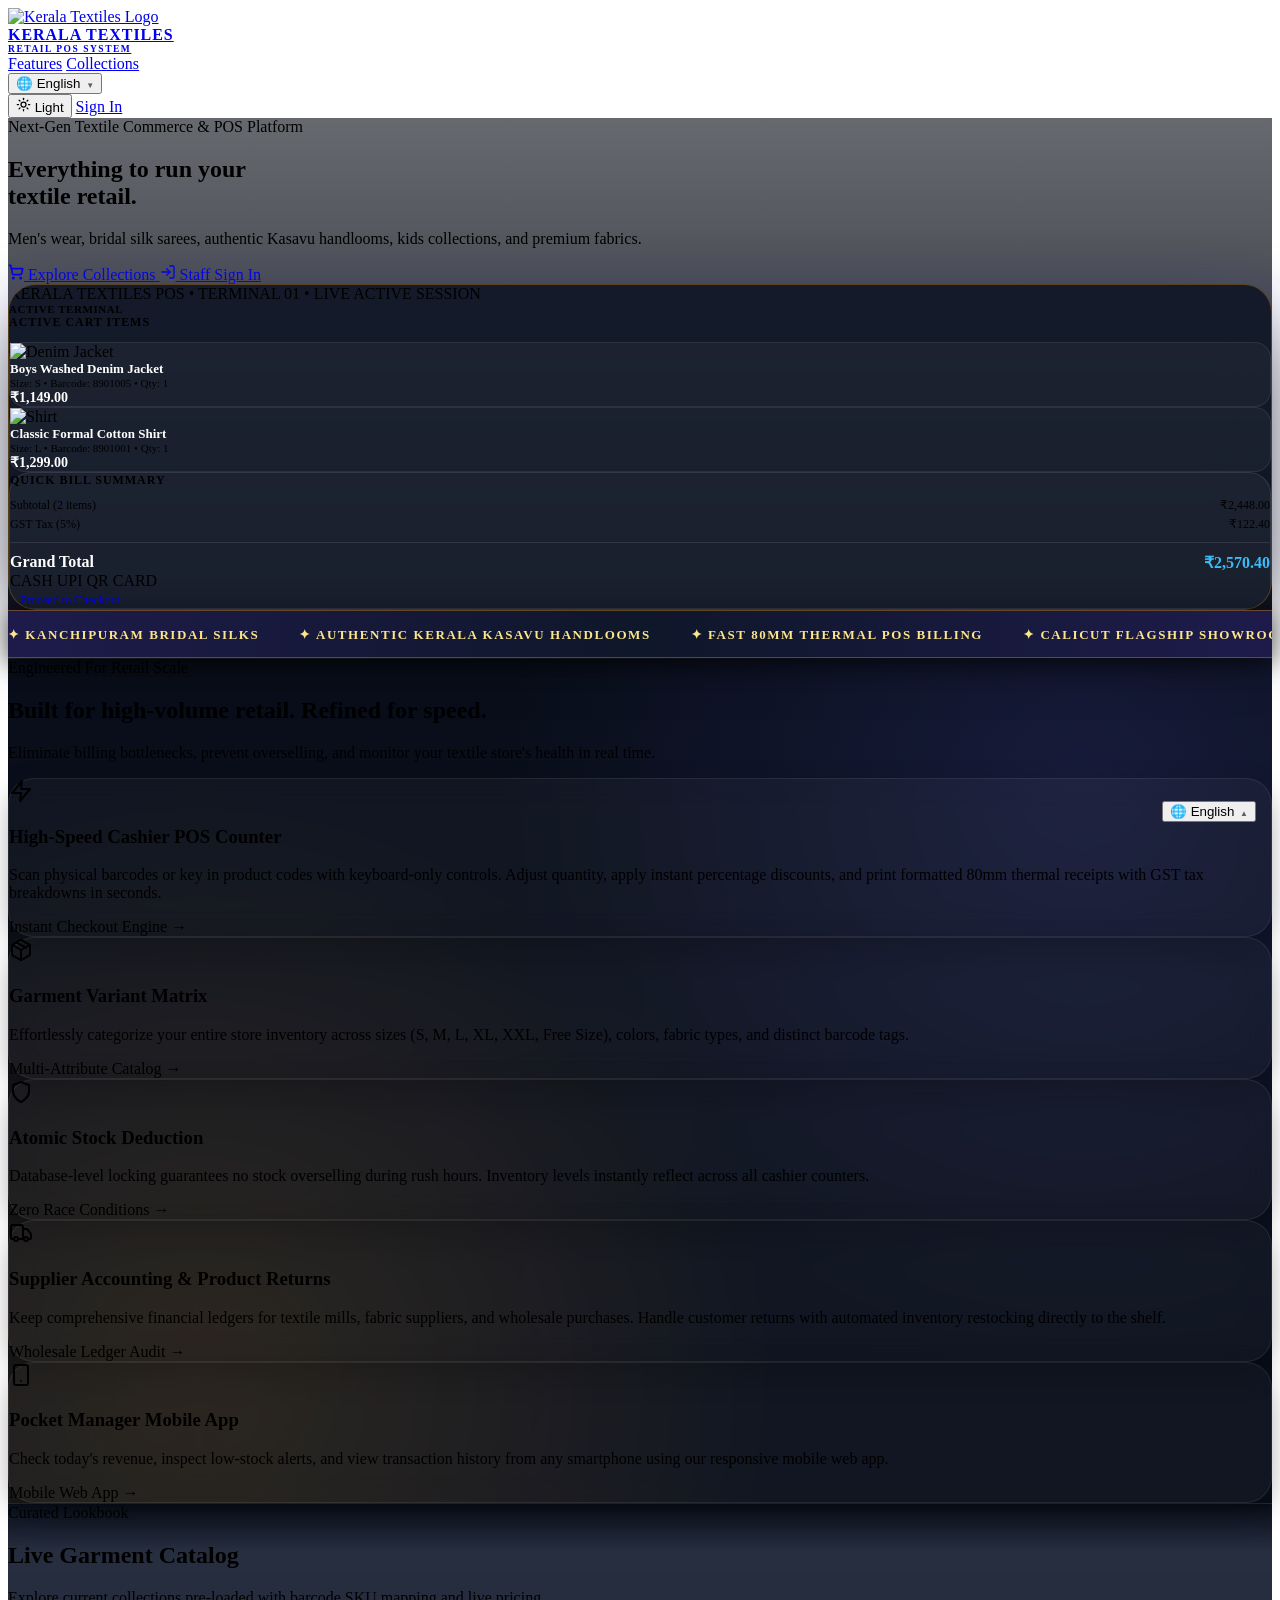
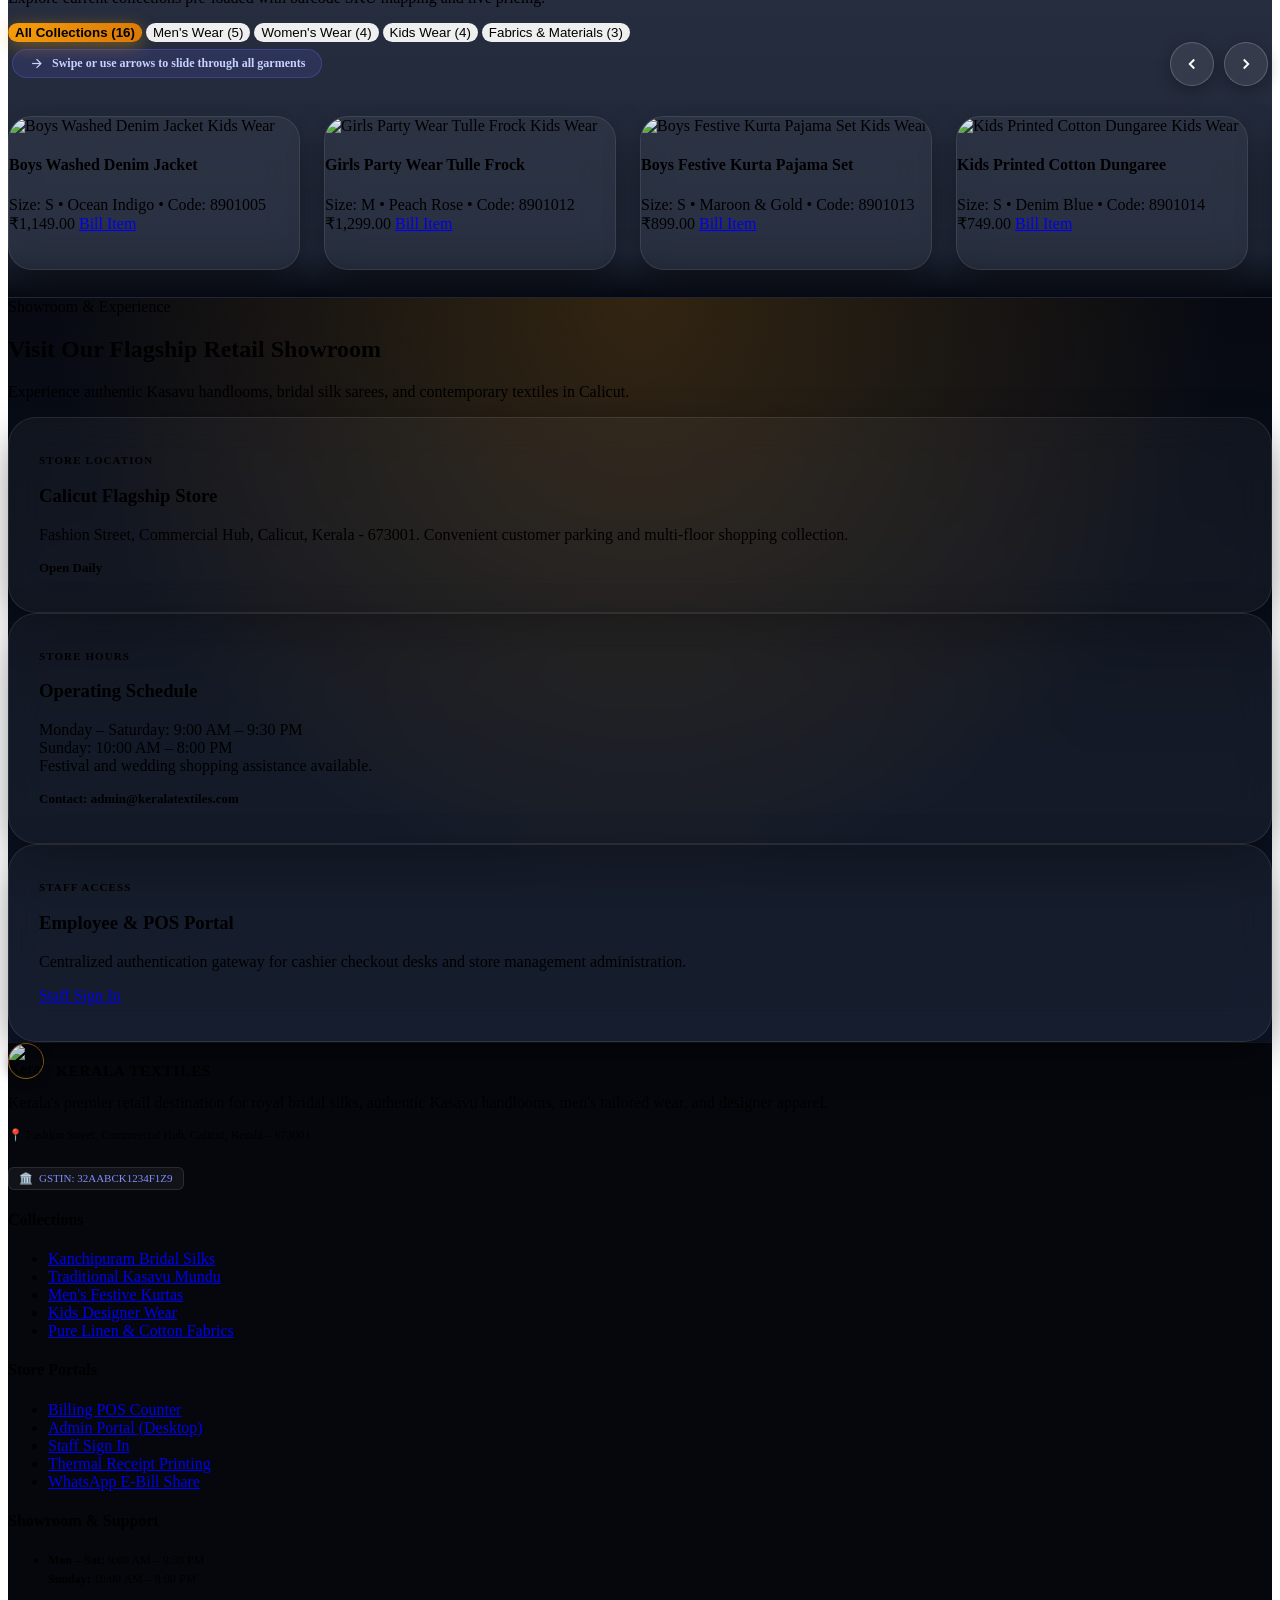
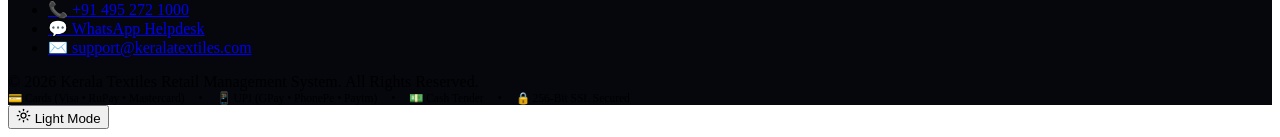
==== client/index.html @ 665e7cea "Fix: Ensure 100% immediate content visibility on features and catalog sections below marquee ribbon" ====
<!DOCTYPE html>
<html lang="en">
<head>
  <!-- ==========================================================================
       KERALA TEXTILES POS - SQUARESPACE-INSPIRED LUXURY EDITORIAL LANDING PAGE
       Architecture: High-contrast typography, interactive hero terminal preview,
       bento grid feature showcase, luxury garment lookbook, and portal access.
       ========================================================================== -->
  <meta charset="UTF-8">
  <meta name="viewport" content="width=device-width, initial-scale=1.0">
  <title>Kerala Textiles POS — Modern Point of Sale & Retail Management</title>
  <link rel="stylesheet" href="/css/common.css?v=3">
  <link rel="stylesheet" href="/css/landing.css?v=3">
  <style>
    /* Hero Section with Kerala Textiles Showroom Ambient Backdrop */
    .hero-section {
      background: linear-gradient(180deg, rgba(9, 13, 22, 0.62) 0%, rgba(9, 13, 22, 0.80) 60%, rgba(9, 13, 22, 0.98) 100%),
                  url('/images/store_bg.jpg') center top / cover no-repeat fixed !important;
    }
    
    /* Interactive Hero POS Mockup Frame - Floating Glassmorphic Podium */
    .hero-mockup-frame {
      background: rgba(13, 20, 36, 0.88) !important;
      backdrop-filter: blur(24px) !important;
      -webkit-backdrop-filter: blur(24px) !important;
      border: 1.5px solid rgba(245, 158, 11, 0.3) !important;
      border-radius: 28px !important;
      box-shadow: 0 30px 80px -15px rgba(0, 0, 0, 0.8), 0 0 50px rgba(99, 102, 241, 0.18) !important;
      overflow: hidden;
    }
    .mockup-item-row {
      border-radius: 16px !important;
      background: rgba(255, 255, 255, 0.04) !important;
      border: 1px solid rgba(255, 255, 255, 0.08) !important;
      transition: all 0.2s ease;
    }
    .mockup-summary-card {
      border-radius: 22px !important;
      background: rgba(255, 255, 255, 0.05) !important;
      border: 1px solid rgba(255, 255, 255, 0.1) !important;
    }

    /* Section 2: Features Bento Grid - Deep Royal Indigo & Gold Ambient Glow */
    #features {
      background: radial-gradient(circle at 85% 15%, rgba(99, 102, 241, 0.15) 0%, transparent 45%),
                  radial-gradient(circle at 15% 85%, rgba(245, 158, 11, 0.12) 0%, transparent 45%),
                  #090e1a !important;
      border-top: 1px solid rgba(255, 255, 255, 0.06);
    }
    .bento-card {
      border-radius: 26px !important;
      background: rgba(255, 255, 255, 0.035) !important;
      backdrop-filter: blur(14px) !important;
      -webkit-backdrop-filter: blur(14px) !important;
      border: 1.5px solid rgba(255, 255, 255, 0.08) !important;
      box-shadow: 0 10px 30px -5px rgba(0, 0, 0, 0.4);
      transition: all 0.3s cubic-bezier(0.16, 1, 0.3, 1) !important;
    }
    .bento-card:hover {
      transform: translateY(-5px) !important;
      border-color: rgba(245, 158, 11, 0.45) !important;
      box-shadow: 0 20px 45px -10px rgba(0, 0, 0, 0.65), 0 0 25px rgba(245, 158, 11, 0.15) !important;
    }
    .bento-icon {
      border-radius: 16px !important;
    }

    /* Section 3: Curated Lookbook Catalog - Soft Showroom Parallax Atmosphere */
    #catalog {
      background: linear-gradient(180deg, #090e1a 0%, rgba(15, 23, 42, 0.90) 12%, rgba(15, 23, 42, 0.93) 88%, #070a12 100%),
                  url('/images/store_bg.jpg') center top / cover no-repeat fixed !important;
      border-top: 1.5px solid rgba(245, 158, 11, 0.2) !important;
    }
    .editorial-product-card {
      border-radius: 24px !important;
      background: rgba(255, 255, 255, 0.045) !important;
      backdrop-filter: blur(16px) !important;
      -webkit-backdrop-filter: blur(16px) !important;
      border: 1.5px solid rgba(255, 255, 255, 0.09) !important;
      overflow: hidden;
      box-shadow: 0 12px 35px -5px rgba(0, 0, 0, 0.5);
      transition: all 0.3s cubic-bezier(0.16, 1, 0.3, 1) !important;
    }
    .editorial-product-card:hover {
      transform: translateY(-6px) scale(1.01) !important;
      border-color: rgba(245, 158, 11, 0.55) !important;
      box-shadow: 0 24px 50px -10px rgba(0, 0, 0, 0.7), 0 0 30px rgba(245, 158, 11, 0.2) !important;
    }
    .editorial-img-box {
      border-radius: 20px 20px 0 0 !important;
    }
    .category-tab-btn {
      border-radius: 9999px !important;
      border: 1.5px solid rgba(255, 255, 255, 0.12) !important;
    }
    .category-tab-btn.active {
      background: linear-gradient(135deg, #f59e0b 0%, #d97706 100%) !important;
      color: #000000 !important;
      font-weight: 800 !important;
      border-color: transparent !important;
      box-shadow: 0 4px 18px rgba(245, 158, 11, 0.4) !important;
    }

    /* Section 4: Flagship Showroom & Experience - Heritage Warm Amber Tone */
    #store-info {
      background: radial-gradient(circle at 50% 0%, rgba(245, 158, 11, 0.18) 0%, transparent 60%),
                  linear-gradient(180deg, #070a12 0%, #0d1527 100%) !important;
      border-top: 1.5px solid rgba(255, 255, 255, 0.08) !important;
    }
    .portal-hub-card {
      border-radius: 28px !important;
      background: rgba(255, 255, 255, 0.04) !important;
      backdrop-filter: blur(18px) !important;
      -webkit-backdrop-filter: blur(18px) !important;
      border: 1.5px solid rgba(255, 255, 255, 0.09) !important;
      padding: 36px 30px !important;
      box-shadow: 0 14px 40px -5px rgba(0, 0, 0, 0.5);
      transition: all 0.3s cubic-bezier(0.16, 1, 0.3, 1) !important;
    }
    .portal-hub-card:hover {
      transform: translateY(-5px) !important;
      border-color: rgba(56, 189, 248, 0.45) !important;
      box-shadow: 0 22px 50px -10px rgba(0, 0, 0, 0.65), 0 0 25px rgba(56, 189, 248, 0.15) !important;
    }

    /* Section 5: Footer */
    .sq-footer {
      background: #05070d !important;
      border-top: 1.5px solid rgba(255, 255, 255, 0.08) !important;
    }

    /* -------------------------------------------------------------
       INFINITE SLIDING MARQUEE TICKER RIBBON
       ------------------------------------------------------------- */
    .luxury-marquee-wrap {
      overflow: hidden;
      white-space: nowrap;
      background: linear-gradient(90deg, #1e1b4b 0%, #0f172a 50%, #1e1b4b 100%);
      border-top: 1.5px solid rgba(245, 158, 11, 0.35);
      border-bottom: 1.5px solid rgba(245, 158, 11, 0.35);
      padding: 14px 0;
      position: relative;
      box-shadow: 0 6px 25px rgba(0, 0, 0, 0.6);
      z-index: 5;
    }
    .luxury-marquee-track {
      display: inline-flex;
      gap: 40px;
      animation: marqueeSlide 30s linear infinite;
      will-change: transform;
    }
    .luxury-marquee-wrap:hover .luxury-marquee-track {
      animation-play-state: paused;
    }
    .luxury-marquee-track span {
      font-size: 13px;
      font-weight: 800;
      letter-spacing: 0.12em;
      text-transform: uppercase;
      color: #fde68a;
      display: inline-flex;
      align-items: center;
      gap: 8px;
    }
    @keyframes marqueeSlide {
      0% { transform: translateX(0); }
      100% { transform: translateX(-50%); }
    }

    /* -------------------------------------------------------------
       SMOOTH HORIZONTAL SLIDING CAROUSEL FOR LOOKBOOK CATALOG
       ------------------------------------------------------------- */
    .catalog-slider-outer {
      position: relative;
      margin-top: 16px;
    }
    .catalog-grid-editorial {
      display: flex !important;
      gap: 24px !important;
      overflow-x: auto !important;
      scroll-behavior: smooth !important;
      scroll-snap-type: x mandatory !important;
      padding: 12px 6px 28px 6px !important;
      -webkit-overflow-scrolling: touch !important;
    }
    .editorial-product-card {
      flex: 0 0 290px !important;
      scroll-snap-align: start !important;
    }
    .catalog-grid-editorial::-webkit-scrollbar {
      height: 8px;
    }
    .catalog-grid-editorial::-webkit-scrollbar-track {
      background: rgba(255, 255, 255, 0.05);
      border-radius: 9999px;
    }
    .catalog-grid-editorial::-webkit-scrollbar-thumb {
      background: linear-gradient(90deg, #f59e0b, #6366f1);
      border-radius: 9999px;
    }
    
    .slider-nav-bar {
      display: flex;
      justify-content: space-between;
      align-items: center;
      margin-bottom: 18px;
      padding: 0 4px;
    }
    .slider-hint-badge {
      display: inline-flex;
      align-items: center;
      gap: 8px;
      font-size: 12px;
      color: #c7d2fe;
      background: rgba(99, 102, 241, 0.15);
      padding: 6px 16px;
      border-radius: 9999px;
      border: 1px solid rgba(99, 102, 241, 0.3);
      font-weight: 600;
    }
    .slider-arrow-btns {
      display: flex;
      gap: 10px;
    }
    .slider-arrow-btn {
      width: 44px;
      height: 44px;
      border-radius: 50%;
      background: rgba(255, 255, 255, 0.08);
      border: 1.5px solid rgba(255, 255, 255, 0.2);
      color: #ffffff;
      display: inline-flex;
      align-items: center;
      justify-content: center;
      cursor: pointer;
      backdrop-filter: blur(10px);
      -webkit-backdrop-filter: blur(10px);
      transition: all 0.25s ease;
      box-shadow: 0 4px 15px rgba(0, 0, 0, 0.3);
    }
    .slider-arrow-btn:hover {
      background: linear-gradient(135deg, #f59e0b 0%, #d97706 100%);
      color: #000000;
      border-color: #f59e0b;
      transform: scale(1.1);
      box-shadow: 0 6px 20px rgba(245, 158, 11, 0.4);
    }

    /* -------------------------------------------------------------
       SAFE VISIBILITY (Always 100% visible)
       ------------------------------------------------------------- */
    .scroll-slide-up,
    .scroll-slide-left,
    .scroll-slide-right {
      opacity: 1 !important;
      transform: none !important;
      visibility: visible !important;
      transition: transform 0.3s ease, box-shadow 0.3s ease;
    }
  </style>
</head>
<body>

  <!-- Sticky Top Navigation Header -->
  <header class="landing-header">
    <a href="/" class="landing-logo">
      <img src="/images/kerala_textiles_logo.jpg" alt="Kerala Textiles Logo" class="landing-logo-img">
      <div style="display:flex; flex-direction:column; line-height:1.15;">
        <span style="font-weight:900; letter-spacing:0.06em; font-size:16px;">KERALA TEXTILES</span>
        <span style="font-size:9.5px; font-weight:700; letter-spacing:0.16em; color:var(--sq-text-dim); text-transform:uppercase;">Retail POS System</span>
      </div>
    </a>

    <nav class="landing-nav">
      <a href="#features" class="nav-link" data-i18n="nav_features">Features</a>
      <a href="#catalog" class="nav-link" data-i18n="nav_collections">Collections</a>
      
      <!-- Language Selector Dropdown -->
      <div class="lang-dropdown-wrapper" style="position:relative;">
        <button id="lang-toggle-btn" class="theme-toggle-btn" onclick="toggleLangMenu(event)" title="Choose Language / ഭാഷ മാറ്റുക">
          <span id="lang-icon">🌐</span>
          <span id="lang-btn-text">English</span>
          <span style="font-size:8px; opacity:0.6; margin-left:2px;">▼</span>
        </button>
        <div id="lang-menu" class="lang-menu-dropdown" style="display:none;">
          <button class="lang-opt-btn" data-lang="en" onclick="setLanguage('en')"><span style="font-size:14px;">🇬🇧</span> English</button>
          <button class="lang-opt-btn" data-lang="ml" onclick="setLanguage('ml')"><span style="font-size:14px;">🇮🇳</span> മലയാളം</button>
          <button class="lang-opt-btn" data-lang="hi" onclick="setLanguage('hi')"><span style="font-size:14px;">🇮🇳</span> हिन्दी</button>
          <button class="lang-opt-btn" data-lang="ta" onclick="setLanguage('ta')"><span style="font-size:14px;">🇮🇳</span> தமிழ்</button>
          <button class="lang-opt-btn" data-lang="ar" onclick="setLanguage('ar')"><span style="font-size:14px;">🇦🇪</span> العربية</button>
        </div>
      </div>

      <!-- Theme Switcher Button -->
      <button id="theme-toggle-btn" class="theme-toggle-btn" onclick="toggleTheme()" title="Switch Light / Dark Theme">
        <span id="theme-icon">
          <svg width="15" height="15" viewBox="0 0 24 24" fill="none" stroke="currentColor" stroke-width="2" stroke-linecap="round" stroke-linejoin="round"><circle cx="12" cy="12" r="4"/><path d="M12 2v2"/><path d="M12 20v2"/><path d="m4.93 4.93 1.41 1.41"/><path d="m17.66 17.66 1.41 1.41"/><path d="M2 12h2"/><path d="M20 12h2"/><path d="m6.34 17.66-1.41 1.41"/><path d="m19.07 4.93-1.41 1.41"/></svg>
        </span>
        <span id="theme-btn-text">Light</span>
      </button>
      <a href="/login/" class="nav-cta-btn" data-i18n="nav_signin">Sign In</a>
    </nav>
  </header>

  <!-- Hero Section -->
  <section class="hero-section">
    <div class="hero-pill">
      <span class="hero-pill-dot"></span>
      <span data-i18n="hero_pill">Next-Gen Textile Commerce & POS Platform</span>
    </div>

    <h1 class="hero-title" data-i18n="hero_title">
      Everything to run your <br><span class="gradient-text">textile retail.</span>
    </h1>

    <p class="hero-sub" data-i18n="hero_sub">
      Men's wear, bridal silk sarees, authentic Kasavu handlooms, kids collections, and premium fabrics.
    </p>

    <div class="hero-actions">
      <a href="#catalog" class="sq-pill-btn sq-btn-primary">
        <svg width="16" height="16" viewBox="0 0 24 24" fill="none" stroke="currentColor" stroke-width="2.5" stroke-linecap="round" stroke-linejoin="round"><circle cx="8" cy="21" r="1"/><circle cx="19" cy="21" r="1"/><path d="M2.05 2.05h2l2.66 12.42a2 2 0 0 0 2 1.58h9.78a2 2 0 0 0 1.95-1.57l1.65-7.43H5.12"/></svg>
        <span data-i18n="hero_btn_explore">Explore Collections</span>
      </a>
      <a href="/login/" class="sq-pill-btn sq-btn-secondary">
        <svg width="16" height="16" viewBox="0 0 24 24" fill="none" stroke="currentColor" stroke-width="2" stroke-linecap="round" stroke-linejoin="round"><path d="M15 3h4a2 2 0 0 1 2 2v14a2 2 0 0 1-2 2h-4"/><polyline points="10 17 15 12 10 7"/><line x1="15" x2="3" y1="12" y2="12"/></svg>
        <span data-i18n="hero_btn_signin">Staff Sign In</span>
      </a>
    </div>

    <!-- Interactive Hero POS Terminal Showcase -->
    <div class="hero-mockup-wrapper">
      <div class="hero-mockup-frame">
        <div class="mockup-topbar">
          <div class="mockup-dots">
            <span class="mockup-dot dot-red"></span>
            <span class="mockup-dot dot-yellow"></span>
            <span class="mockup-dot dot-green"></span>
          </div>
          <div class="mockup-title" data-i18n="mockup_title">KERALA TEXTILES POS • TERMINAL 01 • LIVE ACTIVE SESSION</div>
          <div style="font-size: 11px; color: var(--sq-emerald); font-weight: 700; letter-spacing: 0.05em;" data-i18n="mockup_active">ACTIVE TERMINAL</div>
        </div>

        <div class="mockup-body">
          <!-- Scanned Items List -->
          <div>
            <div style="font-size: 12px; font-weight: 700; color: var(--sq-text-muted); text-transform: uppercase; letter-spacing: 0.08em; margin-bottom: 12px;" data-i18n="mockup_cart_title">Active Cart Items</div>
            
            <div class="mockup-item-row">
              <div class="mockup-item-info">
                <img class="mockup-item-img" src="/images/denim_jacket.jpg" alt="Denim Jacket">
                <div>
                  <div style="font-size: 13px; font-weight: 700; color: #ffffff;" data-i18n="mockup_item_1_name">Boys Washed Denim Jacket</div>
                  <div style="font-size: 11px; color: var(--sq-text-dim);">Size: S • Barcode: 8901005 • Qty: 1</div>
                </div>
              </div>
              <div style="font-size: 14px; font-weight: 800; color: #ffffff;">₹1,149.00</div>
            </div>

            <div class="mockup-item-row">
              <div class="mockup-item-info">
                <img class="mockup-item-img" src="https://images.unsplash.com/photo-1602810318383-e386cc2a3ccf?auto=format&fit=crop&w=400&q=80" alt="Shirt">
                <div>
                  <div style="font-size: 13px; font-weight: 700; color: #ffffff;" data-i18n="mockup_item_2_name">Classic Formal Cotton Shirt</div>
                  <div style="font-size: 11px; color: var(--sq-text-dim);">Size: L • Barcode: 8901001 • Qty: 1</div>
                </div>
              </div>
              <div style="font-size: 14px; font-weight: 800; color: #ffffff;">₹1,299.00</div>
            </div>
          </div>

          <!-- Checkout & Tender Summary -->
          <div class="mockup-summary-card">
            <div>
              <div style="font-size: 12px; font-weight: 700; color: var(--sq-text-muted); text-transform: uppercase; letter-spacing: 0.08em;" data-i18n="mockup_summary_title">Quick Bill Summary</div>
              <div style="display: flex; justify-content: space-between; font-size: 12px; color: var(--sq-text-dim); margin-top: 10px;">
                <span data-i18n="mockup_subtotal_label">Subtotal (2 items)</span>
                <span>₹2,448.00</span>
              </div>
              <div style="display: flex; justify-content: space-between; font-size: 12px; color: var(--sq-text-dim); margin-top: 4px;">
                <span data-i18n="mockup_gst_label">GST Tax (5%)</span>
                <span>₹122.40</span>
              </div>
              <div style="display: flex; justify-content: space-between; font-size: 16px; font-weight: 900; color: #ffffff; border-top: 1px solid rgba(255,255,255,0.1); margin-top: 10px; padding-top: 10px;">
                <span data-i18n="mockup_grand_label">Grand Total</span>
                <span style="color: #38bdf8;">₹2,570.40</span>
              </div>
            </div>

            <div>
              <div class="mockup-tender-badges">
                <span class="tender-chip active">CASH</span>
                <span class="tender-chip">UPI QR</span>
                <span class="tender-chip">CARD</span>
              </div>
              <a href="/billing/" class="sq-pill-btn sq-btn-primary" style="width: 100%; justify-content: center; padding: 10px; font-size: 12px;" data-i18n="mockup_checkout_btn">
                Proceed to Checkout
              </a>
            </div>
          </div>
        </div>
      </div>
    </div>
  </section>

  <!-- Infinite Smooth Sliding Luxury Ticker Ribbon -->
  <div class="luxury-marquee-wrap">
    <div class="luxury-marquee-track">
      <span>✦ KANCHIPURAM BRIDAL SILKS</span>
      <span>✦ AUTHENTIC KERALA KASAVU HANDLOOMS</span>
      <span>✦ FAST 80MM THERMAL POS BILLING</span>
      <span>✦ CALICUT FLAGSHIP SHOWROOM</span>
      <span>✦ LIVE INVENTORY BARCODE SCAN</span>
      <span>✦ WHATSAPP E-BILLING</span>
      <span>✦ ATOMIC STOCK LOCKING</span>
      <span>✦ PURE LINEN & READY-TO-WEAR</span>
      <span>✦ KANCHIPURAM BRIDAL SILKS</span>
      <span>✦ AUTHENTIC KERALA KASAVU HANDLOOMS</span>
      <span>✦ FAST 80MM THERMAL POS BILLING</span>
      <span>✦ CALICUT FLAGSHIP SHOWROOM</span>
      <span>✦ LIVE INVENTORY BARCODE SCAN</span>
      <span>✦ WHATSAPP E-BILLING</span>
      <span>✦ ATOMIC STOCK LOCKING</span>
      <span>✦ PURE LINEN & READY-TO-WEAR</span>
    </div>
  </div>

  <!-- Bento Grid Editorial Features -->
  <section id="features" class="section-wrapper">
    <div class="section-header-editorial scroll-slide-up">
      <div class="section-pretitle" data-i18n="bento_pretitle">Engineered For Retail Scale</div>
      <h2 class="section-title" data-i18n="bento_title">Built for high-volume retail. Refined for speed.</h2>
      <p class="section-subtitle" data-i18n="bento_subtitle">
        Eliminate billing bottlenecks, prevent overselling, and monitor your textile store's health in real time.
      </p>
    </div>

    <div class="bento-grid">
      <!-- Bento Card 1: Span 2 -->
      <div class="bento-card bento-col-2 scroll-slide-up">
        <div class="bento-icon">
          <svg width="24" height="24" viewBox="0 0 24 24" fill="none" stroke="currentColor" stroke-width="2" stroke-linecap="round" stroke-linejoin="round"><path d="M13 2 3 14h9l-1 8 10-12h-9l1-8z"/></svg>
        </div>
        <div>
          <h3 data-i18n="bento_1_title">High-Speed Cashier POS Counter</h3>
          <p data-i18n="bento_1_desc">
            Scan physical barcodes or key in product codes with keyboard-only controls. Adjust quantity, apply instant percentage discounts, and print formatted 80mm thermal receipts with GST tax breakdowns in seconds.
          </p>
          <span class="bento-tag" data-i18n="bento_1_tag">Instant Checkout Engine →</span>
        </div>
      </div>

      <!-- Bento Card 2 -->
      <div class="bento-card scroll-slide-up">
        <div class="bento-icon">
          <svg width="24" height="24" viewBox="0 0 24 24" fill="none" stroke="currentColor" stroke-width="2" stroke-linecap="round" stroke-linejoin="round"><path d="m7.5 4.27 9 5.15"/><path d="M21 8a2 2 0 0 0-1-1.73l-7-4a2 2 0 0 0-2 0l-7 4A2 2 0 0 0 3 8v8a2 2 0 0 0 1 1.73l7 4a2 2 0 0 0 2 0l7-4A2 2 0 0 0 21 16Z"/><path d="m3.3 7 8.7 5 8.7-5"/><path d="M12 22V12"/></svg>
        </div>
        <div>
          <h3 data-i18n="bento_2_title">Garment Variant Matrix</h3>
          <p data-i18n="bento_2_desc">
            Effortlessly categorize your entire store inventory across sizes (S, M, L, XL, XXL, Free Size), colors, fabric types, and distinct barcode tags.
          </p>
          <span class="bento-tag" data-i18n="bento_2_tag">Multi-Attribute Catalog →</span>
        </div>
      </div>

      <!-- Bento Card 3 -->
      <div class="bento-card scroll-slide-up">
        <div class="bento-icon">
          <svg width="24" height="24" viewBox="0 0 24 24" fill="none" stroke="currentColor" stroke-width="2" stroke-linecap="round" stroke-linejoin="round"><path d="M12 22s8-4 8-10V5l-8-3-8 3v7c0 6 8 10 8 10z"/></svg>
        </div>
        <div>
          <h3 data-i18n="bento_3_title">Atomic Stock Deduction</h3>
          <p data-i18n="bento_3_desc">
            Database-level locking guarantees no stock overselling during rush hours. Inventory levels instantly reflect across all cashier counters.
          </p>
          <span class="bento-tag" data-i18n="bento_3_tag">Zero Race Conditions →</span>
        </div>
      </div>

      <!-- Bento Card 4: Span 2 -->
      <div class="bento-card bento-col-2 scroll-slide-up">
        <div class="bento-icon">
          <svg width="24" height="24" viewBox="0 0 24 24" fill="none" stroke="currentColor" stroke-width="2" stroke-linecap="round" stroke-linejoin="round"><path d="M14 18V6a2 2 0 0 0-2-2H4a2 2 0 0 0-2 2v11a1 1 0 0 0 1 1h2"/><path d="M15 18H9"/><path d="M19 18h2a1 1 0 0 0 1-1v-3.65a1 1 0 0 0-.22-.624l-3.48-4.35A1 1 0 0 0 17.52 8H14"/><circle cx="17" cy="18" r="2"/><circle cx="7" cy="18" r="2"/></svg>
        </div>
        <div>
          <h3 data-i18n="bento_4_title">Supplier Accounting & Product Returns</h3>
          <p data-i18n="bento_4_desc">
            Keep comprehensive financial ledgers for textile mills, fabric suppliers, and wholesale purchases. Handle customer returns with automated inventory restocking directly to the shelf.
          </p>
          <span class="bento-tag" data-i18n="bento_4_tag">Wholesale Ledger Audit →</span>
        </div>
      </div>

      <!-- Bento Card 5 -->
      <div class="bento-card scroll-slide-up">
        <div class="bento-icon">
          <svg width="24" height="24" viewBox="0 0 24 24" fill="none" stroke="currentColor" stroke-width="2" stroke-linecap="round" stroke-linejoin="round"><rect width="14" height="20" x="5" y="2" rx="2" ry="2"/><line x1="12" x2="12.01" y1="18" y2="18"/></svg>
        </div>
        <div>
          <h3 data-i18n="bento_5_title">Pocket Manager Mobile App</h3>
          <p data-i18n="bento_5_desc">
            Check today's revenue, inspect low-stock alerts, and view transaction history from any smartphone using our responsive mobile web app.
          </p>
          <span class="bento-tag" data-i18n="bento_5_tag">Mobile Web App →</span>
        </div>
      </div>
    </div>
  </section>

  <!-- Editorial Lookbook Catalog (Squarespace Fashion Gallery) -->
  <section id="catalog" class="section-wrapper" style="border-top: 1px solid var(--sq-card-border);">
    <div class="section-header-editorial scroll-slide-up">
      <div class="section-pretitle" data-i18n="catalog_pretitle">Curated Lookbook</div>
      <h2 class="section-title" data-i18n="catalog_title">Live Garment Catalog</h2>
      <p class="section-subtitle" data-i18n="catalog_subtitle">
        Explore current collections pre-loaded with barcode SKU mapping and live pricing.
      </p>
    </div>

    <!-- Category Filter Tabs -->
    <div class="category-filter-nav scroll-slide-up">
      <button class="category-tab-btn active" onclick="filterCatalog('all', this)" data-i18n="cat_tab_all">All Collections (16)</button>
      <button class="category-tab-btn" onclick="filterCatalog('men', this)" data-i18n="cat_tab_men">Men's Wear (5)</button>
      <button class="category-tab-btn" onclick="filterCatalog('women', this)" data-i18n="cat_tab_women">Women's Wear (4)</button>
      <button class="category-tab-btn" onclick="filterCatalog('kids', this)" data-i18n="cat_tab_kids">Kids Wear (4)</button>
      <button class="category-tab-btn" onclick="filterCatalog('fabrics', this)" data-i18n="cat_tab_fabrics">Fabrics & Materials (3)</button>
    </div>

    <!-- Interactive Horizontal Carousel Navigation Bar -->
    <div class="slider-nav-bar scroll-slide-up">
      <div class="slider-hint-badge">
        <svg width="15" height="15" viewBox="0 0 24 24" fill="none" stroke="currentColor" stroke-width="2"><path d="M5 12h14"/><path d="m12 5 7 7-7 7"/></svg>
        <span>Swipe or use arrows to slide through all garments</span>
      </div>
      <div class="slider-arrow-btns">
        <button type="button" class="slider-arrow-btn" onclick="slideCatalogCards(-1)" title="Slide Left">
          <svg width="18" height="18" viewBox="0 0 24 24" fill="none" stroke="currentColor" stroke-width="2.5"><polyline points="15 18 9 12 15 6"/></svg>
        </button>
        <button type="button" class="slider-arrow-btn" onclick="slideCatalogCards(1)" title="Slide Right">
          <svg width="18" height="18" viewBox="0 0 24 24" fill="none" stroke="currentColor" stroke-width="2.5"><polyline points="9 18 15 12 9 6"/></svg>
        </button>
      </div>
    </div>

    <div class="catalog-slider-outer">
      <div class="catalog-grid-editorial" id="editorial-grid">
      <!-- KIDS WEAR 1 -->
      <div class="editorial-product-card" data-category="kids">
        <div class="editorial-img-box">
          <img src="/images/denim_jacket.jpg" alt="Boys Washed Denim Jacket">
          <span class="editorial-pill-tag">Kids Wear</span>
        </div>
        <div class="editorial-card-body">
          <div>
            <h4>Boys Washed Denim Jacket</h4>
            <div class="editorial-meta">Size: S • Ocean Indigo • Code: 8901005</div>
          </div>
          <div class="editorial-price-row">
            <span class="editorial-price">₹1,149.00</span>
            <a href="/billing/" class="btn-quick-bill" data-i18n="bill_item">Bill Item</a>
          </div>
        </div>
      </div>

      <!-- KIDS WEAR 2 -->
      <div class="editorial-product-card" data-category="kids">
        <div class="editorial-img-box">
          <img src="/images/tulle_frock.jpg" alt="Girls Party Wear Tulle Frock">
          <span class="editorial-pill-tag">Kids Wear</span>
        </div>
        <div class="editorial-card-body">
          <div>
            <h4>Girls Party Wear Tulle Frock</h4>
            <div class="editorial-meta">Size: M • Peach Rose • Code: 8901012</div>
          </div>
          <div class="editorial-price-row">
            <span class="editorial-price">₹1,299.00</span>
            <a href="/billing/" class="btn-quick-bill" data-i18n="bill_item">Bill Item</a>
          </div>
        </div>
      </div>

      <!-- KIDS WEAR 3 -->
      <div class="editorial-product-card" data-category="kids">
        <div class="editorial-img-box">
          <img src="/images/kurta_pajama.jpg" alt="Boys Festive Kurta Pajama Set">
          <span class="editorial-pill-tag">Kids Wear</span>
        </div>
        <div class="editorial-card-body">
          <div>
            <h4>Boys Festive Kurta Pajama Set</h4>
            <div class="editorial-meta">Size: S • Maroon & Gold • Code: 8901013</div>
          </div>
          <div class="editorial-price-row">
            <span class="editorial-price">₹899.00</span>
            <a href="/billing/" class="btn-quick-bill" data-i18n="bill_item">Bill Item</a>
          </div>
        </div>
      </div>

      <!-- KIDS WEAR 4 -->
      <div class="editorial-product-card" data-category="kids">
        <div class="editorial-img-box">
          <img src="/images/kids_dungaree.jpg" alt="Kids Printed Cotton Dungaree">
          <span class="editorial-pill-tag">Kids Wear</span>
        </div>
        <div class="editorial-card-body">
          <div>
            <h4>Kids Printed Cotton Dungaree</h4>
            <div class="editorial-meta">Size: S • Denim Blue • Code: 8901014</div>
          </div>
          <div class="editorial-price-row">
            <span class="editorial-price">₹749.00</span>
            <a href="/billing/" class="btn-quick-bill" data-i18n="bill_item">Bill Item</a>
          </div>
        </div>
      </div>

      <!-- MEN'S WEAR 1 -->
      <div class="editorial-product-card" data-category="men">
        <div class="editorial-img-box">
          <img src="https://images.unsplash.com/photo-1602810318383-e386cc2a3ccf?auto=format&fit=crop&w=600&q=80" alt="Classic Formal Cotton Shirt">
          <span class="editorial-pill-tag">Men's Wear</span>
        </div>
        <div class="editorial-card-body">
          <div>
            <h4>Classic Formal Cotton Shirt</h4>
            <div class="editorial-meta">Size: L • Sky Blue • Code: 8901001</div>
          </div>
          <div class="editorial-price-row">
            <span class="editorial-price">₹1,299.00</span>
            <a href="/billing/" class="btn-quick-bill" data-i18n="bill_item">Bill Item</a>
          </div>
        </div>
      </div>

      <!-- MEN'S WEAR 2 -->
      <div class="editorial-product-card" data-category="men">
        <div class="editorial-img-box">
          <img src="https://images.unsplash.com/photo-1624378439575-d8705ad7ae80?auto=format&fit=crop&w=600&q=80" alt="Slim Fit Chinos Trouser">
          <span class="editorial-pill-tag">Men's Wear</span>
        </div>
        <div class="editorial-card-body">
          <div>
            <h4>Slim Fit Chinos Trouser</h4>
            <div class="editorial-meta">Size: 32 • Khaki Beige • Code: 8901002</div>
          </div>
          <div class="editorial-price-row">
            <span class="editorial-price">₹1,599.00</span>
            <a href="/billing/" class="btn-quick-bill" data-i18n="bill_item">Bill Item</a>
          </div>
        </div>
      </div>

      <!-- MEN'S WEAR 3 -->
      <div class="editorial-product-card" data-category="men">
        <div class="editorial-img-box">
          <img src="https://images.unsplash.com/photo-1596755094514-f87e34085b2c?auto=format&fit=crop&w=600&q=80" alt="Casual Linen Striped Shirt">
          <span class="editorial-pill-tag">Men's Wear</span>
        </div>
        <div class="editorial-card-body">
          <div>
            <h4>Casual Linen Striped Shirt</h4>
            <div class="editorial-meta">Size: XL • Olive Green • Code: 8901006</div>
          </div>
          <div class="editorial-price-row">
            <span class="editorial-price">₹1,399.00</span>
            <a href="/billing/" class="btn-quick-bill" data-i18n="bill_item">Bill Item</a>
          </div>
        </div>
      </div>

      <!-- MEN'S WEAR 4 -->
      <div class="editorial-product-card" data-category="men">
        <div class="editorial-img-box">
          <img src="/images/kerala_mundu.jpg" alt="Pure Cotton Kerala Kasavu Mundu">
          <span class="editorial-pill-tag">Men's Wear</span>
        </div>
        <div class="editorial-card-body">
          <div>
            <h4>Pure Cotton Kerala Kasavu Mundu</h4>
            <div class="editorial-meta">Size: FREE • Cream/Gold • Code: 8901007</div>
          </div>
          <div class="editorial-price-row">
            <span class="editorial-price">₹850.00</span>
            <a href="/billing/" class="btn-quick-bill" data-i18n="bill_item">Bill Item</a>
          </div>
        </div>
      </div>

      <!-- MEN'S WEAR 5 -->
      <div class="editorial-product-card" data-category="men">
        <div class="editorial-img-box">
          <img src="/images/jeans_dark.jpg" alt="Dark Navy Denim Jeans">
          <span class="editorial-pill-tag">Men's Wear</span>
        </div>
        <div class="editorial-card-body">
          <div>
            <h4>Dark Navy Denim Jeans</h4>
            <div class="editorial-meta">Size: 34 • Dark Navy • Code: 8901008</div>
          </div>
          <div class="editorial-price-row">
            <span class="editorial-price">₹1,799.00</span>
            <a href="/billing/" class="btn-quick-bill" data-i18n="bill_item">Bill Item</a>
          </div>
        </div>
      </div>

      <!-- WOMEN'S WEAR 1 -->
      <div class="editorial-product-card" data-category="women">
        <div class="editorial-img-box">
          <img src="/images/kanchipuram_silk_saree.jpg" alt="Kanchipuram Silk Bridal Saree">
          <span class="editorial-pill-tag">Women's Wear</span>
        </div>
        <div class="editorial-card-body">
          <div>
            <h4>Kanchipuram Silk Bridal Saree</h4>
            <div class="editorial-meta">Size: FREE • Deep Maroon • Code: 8901003</div>
          </div>
          <div class="editorial-price-row">
            <span class="editorial-price">₹5,499.00</span>
            <a href="/billing/" class="btn-quick-bill" data-i18n="bill_item">Bill Item</a>
          </div>
        </div>
      </div>

      <!-- WOMEN'S WEAR 2 -->
      <div class="editorial-product-card" data-category="women">
        <div class="editorial-img-box">
          <img src="https://images.unsplash.com/photo-1583391733956-3750e0ff4e8b?auto=format&fit=crop&w=600&q=80" alt="Embroidered Anarkali Kurti">
          <span class="editorial-pill-tag">Women's Wear</span>
        </div>
        <div class="editorial-card-body">
          <div>
            <h4>Embroidered Anarkali Kurti</h4>
            <div class="editorial-meta">Size: M • Mustard Yellow • Code: 8901004</div>
          </div>
          <div class="editorial-price-row">
            <span class="editorial-price">₹999.00</span>
            <a href="/billing/" class="btn-quick-bill" data-i18n="bill_item">Bill Item</a>
          </div>
        </div>
      </div>

      <!-- WOMEN'S WEAR 3 -->
      <div class="editorial-product-card" data-category="women">
        <div class="editorial-img-box">
          <img src="https://images.unsplash.com/photo-1617627143750-d86bc21e42bb?auto=format&fit=crop&w=600&q=80" alt="Kerala Kasavu Traditional Saree">
          <span class="editorial-pill-tag">Women's Wear</span>
        </div>
        <div class="editorial-card-body">
          <div>
            <h4>Kerala Kasavu Traditional Saree</h4>
            <div class="editorial-meta">Size: FREE • Off-White Gold • Code: 8901009</div>
          </div>
          <div class="editorial-price-row">
            <span class="editorial-price">₹2,499.00</span>
            <a href="/billing/" class="btn-quick-bill" data-i18n="bill_item">Bill Item</a>
          </div>
        </div>
      </div>

      <!-- WOMEN'S WEAR 4 -->
      <div class="editorial-product-card" data-category="women">
        <div class="editorial-img-box">
          <img src="/images/kurta_set.jpg" alt="Floral Print Georgette Kurta Set">
          <span class="editorial-pill-tag">Women's Wear</span>
        </div>
        <div class="editorial-card-body">
          <div>
            <h4>Floral Print Georgette Kurta Set</h4>
            <div class="editorial-meta">Size: L • Dusty Pink • Code: 8901010</div>
          </div>
          <div class="editorial-price-row">
            <span class="editorial-price">₹1,699.00</span>
            <a href="/billing/" class="btn-quick-bill" data-i18n="bill_item">Bill Item</a>
          </div>
        </div>
      </div>

      <!-- FABRICS & MATERIALS 1 -->
      <div class="editorial-product-card" data-category="fabrics">
        <div class="editorial-img-box">
          <img src="/images/silk_fabric.jpg" alt="Raw Silk Fabric Roll">
          <span class="editorial-pill-tag">Fabrics</span>
        </div>
        <div class="editorial-card-body">
          <div>
            <h4>Raw Silk Fabric Roll (Per Meter)</h4>
            <div class="editorial-meta">Size: 1 Meter • Golden Ochre • Code: 8901015</div>
          </div>
          <div class="editorial-price-row">
            <span class="editorial-price">₹650.00</span>
            <a href="/billing/" class="btn-quick-bill" data-i18n="bill_item">Bill Item</a>
          </div>
        </div>
      </div>

      <!-- FABRICS & MATERIALS 2 -->
      <div class="editorial-product-card" data-category="fabrics">
        <div class="editorial-img-box">
          <img src="/images/white_linen_shirting.jpg" alt="Premium White Linen Fabric">
          <span class="editorial-pill-tag">Fabrics</span>
        </div>
        <div class="editorial-card-body">
          <div>
            <h4>Premium White Linen Fabric</h4>
            <div class="editorial-meta">Size: 1 Meter • Crisp White • Code: 8901016</div>
          </div>
          <div class="editorial-price-row">
            <span class="editorial-price">₹480.00</span>
            <a href="/billing/" class="btn-quick-bill" data-i18n="bill_item">Bill Item</a>
          </div>
        </div>
      </div>

      <!-- FABRICS & MATERIALS 3 -->
      <div class="editorial-product-card" data-category="fabrics">
        <div class="editorial-img-box">
          <img src="/images/handloom_fabric.jpg" alt="Handloom Cotton Saree Cloth Material">
          <span class="editorial-pill-tag">Fabrics</span>
        </div>
        <div class="editorial-card-body">
          <div>
            <h4>Handloom Cotton Saree Material</h4>
            <div class="editorial-meta">Size: 1 Meter • Emerald Green • Code: 8901017</div>
          </div>
          <div class="editorial-price-row">
            <span class="editorial-price">₹320.00</span>
            <a href="/billing/" class="btn-quick-bill" data-i18n="bill_item">Bill Item</a>
          </div>
        </div>
      </div>
    </div>
  </div>
  </section>

  <!-- Store Showroom & Visitor Info -->
  <section id="store-info" class="section-wrapper" style="border-top: 1px solid var(--sq-card-border);">
    <div class="section-header-editorial scroll-slide-up">
      <div class="section-pretitle" data-i18n="showroom_pretitle">Showroom & Experience</div>
      <h2 class="section-title" data-i18n="showroom_title">Visit Our Flagship Retail Showroom</h2>
      <p class="section-subtitle" data-i18n="showroom_subtitle">Experience authentic Kasavu handlooms, bridal silk sarees, and contemporary textiles in Calicut.</p>
    </div>

    <div class="portals-grid">
      <div class="portal-hub-card scroll-slide-up">
        <div>
          <div style="font-size: 11px; font-weight: 800; color: var(--sq-emerald); letter-spacing: 0.1em; text-transform: uppercase; margin-bottom: 12px;" data-i18n="showroom_loc_label">Store Location</div>
          <h3 data-i18n="showroom_loc_title">Calicut Flagship Store</h3>
          <p data-i18n="showroom_loc_desc">Fashion Street, Commercial Hub, Calicut, Kerala - 673001. Convenient customer parking and multi-floor shopping collection.</p>
        </div>
        <div style="font-size: 13px; color: var(--sq-text-muted); font-weight: 600;" data-i18n="showroom_loc_sub">Open Daily</div>
      </div>

      <div class="portal-hub-card scroll-slide-up">
        <div>
          <div style="font-size: 11px; font-weight: 800; color: var(--sq-accent-light); letter-spacing: 0.1em; text-transform: uppercase; margin-bottom: 12px;" data-i18n="showroom_hours_label">Store Hours</div>
          <h3 data-i18n="showroom_hours_title">Operating Schedule</h3>
          <p data-i18n="showroom_hours_desc">Monday – Saturday: 9:00 AM – 9:30 PM<br>Sunday: 10:00 AM – 8:00 PM<br>Festival and wedding shopping assistance available.</p>
        </div>
        <div style="font-size: 13px; color: var(--sq-text-muted); font-weight: 600;">Contact: admin@keralatextiles.com</div>
      </div>

      <div class="portal-hub-card scroll-slide-up">
        <div>
          <div style="font-size: 11px; font-weight: 800; color: var(--sq-cyan); letter-spacing: 0.1em; text-transform: uppercase; margin-bottom: 12px;" data-i18n="showroom_staff_label">Staff Access</div>
          <h3 data-i18n="showroom_staff_title">Employee & POS Portal</h3>
          <p data-i18n="showroom_staff_desc">Centralized authentication gateway for cashier checkout desks and store management administration.</p>
        </div>
        <a href="/login/" class="sq-pill-btn sq-btn-primary" style="justify-content: center; width: 100%;" data-i18n="showroom_staff_btn">
          Staff Sign In
        </a>
      </div>
    </div>
  </section>

  <!-- Squarespace Luxury Editorial Footer -->
  <footer class="sq-footer">
    <div class="sq-footer-grid">
      <!-- Col 1: Brand & Showroom Heritage -->
      <div class="sq-footer-col">
        <div style="display:flex; align-items:center; gap:12px; margin-bottom:14px;">
          <img src="/images/kerala_textiles_logo.jpg" alt="Kerala Textiles Logo" style="width:34px; height:34px; border-radius:50%; object-fit:cover; border:1.5px solid rgba(245,158,11,0.6); box-shadow:0 3px 10px rgba(0,0,0,0.3); flex-shrink:0;">
          <h4 style="font-size: 15px; margin-bottom:0; letter-spacing:0.06em;">KERALA TEXTILES</h4>
        </div>
        <p style="margin-top: 8px;" data-i18n="footer_desc">
          Kerala's premier retail destination for royal bridal silks, authentic Kasavu handlooms, men's tailored wear, and designer apparel.
        </p>
        <p style="font-size: 12px; color: var(--sq-text-dim); margin-top: 12px;">
          📍 Fashion Street, Commercial Hub, Calicut, Kerala – 673001
        </p>
        <div style="display:inline-flex; align-items:center; gap:6px; background:rgba(255,255,255,0.05); padding:4px 10px; border-radius:6px; font-size:11px; color:#818cf8; border:1px solid rgba(255,255,255,0.1); margin-top:12px;">
          <span>🏛️</span> <span>GSTIN: 32AABCK1234F1Z9</span>
        </div>
      </div>

      <!-- Col 2: Textile Collections -->
      <div class="sq-footer-col">
        <h4 data-i18n="footer_col_collections">Collections</h4>
        <ul>
          <li><a href="#catalog">Kanchipuram Bridal Silks</a></li>
          <li><a href="#catalog">Traditional Kasavu Mundu</a></li>
          <li><a href="#catalog">Men's Festive Kurtas</a></li>
          <li><a href="#catalog">Kids Designer Wear</a></li>
          <li><a href="#catalog">Pure Linen & Cotton Fabrics</a></li>
        </ul>
      </div>

      <!-- Col 3: POS Platform & Staff Portals -->
      <div class="sq-footer-col">
        <h4 data-i18n="footer_portals_title">Store Portals</h4>
        <ul>
          <li><a href="/billing/" data-i18n="footer_link_pos">Billing POS Counter</a></li>
          <li><a href="/admin-portal/" data-i18n="footer_link_admin">Admin Portal (Desktop)</a></li>
          <li><a href="/login/" data-i18n="footer_link_signin">Staff Sign In</a></li>
          <li><a href="#features">Thermal Receipt Printing</a></li>
          <li><a href="#features">WhatsApp E-Bill Share</a></li>
        </ul>
      </div>

      <!-- Col 4: Showroom Hours & Customer Care -->
      <div class="sq-footer-col">
        <h4 data-i18n="footer_hours_title">Showroom & Support</h4>
        <ul>
          <li style="color:var(--sq-text-dim); font-size:12px; line-height:1.6; margin-bottom:10px;">
            <b style="color:var(--sq-text-bright);">Mon – Sat:</b> 9:00 AM – 9:30 PM<br>
            <b style="color:var(--sq-text-bright);">Sunday:</b> 10:00 AM – 8:00 PM
          </li>
          <li><a href="tel:+914952721000">📞 +91 495 272 1000</a></li>
          <li><a href="https://wa.me/919847012345" target="_blank">💬 WhatsApp Helpdesk</a></li>
          <li><a href="mailto:support@keralatextiles.com">✉️ support@keralatextiles.com</a></li>
        </ul>
      </div>
    </div>

    <!-- Bottom Bar with Trust Marks -->
    <div class="sq-footer-bottom">
      <div data-i18n="footer_copyright">
        © 2026 Kerala Textiles Retail Management System. All Rights Reserved.
      </div>
      <div style="display:flex; align-items:center; gap:14px; font-size:11.5px; color:var(--sq-text-dim); flex-wrap:wrap;">
        <span>💳 Cards (Visa • RuPay • Mastercard)</span>
        <span>•</span>
        <span>📱 UPI (GPay • PhonePe • Paytm)</span>
        <span>•</span>
        <span>💵 Cash Tender</span>
        <span>•</span>
        <span>🔒 256-Bit SSL Secured</span>
      </div>
    </div>
  </footer>

  <!-- Floating Quick Language Switcher Dropdown (Bottom-Right) -->
  <div class="floating-lang-wrapper" style="position:fixed; bottom:78px; right:24px; z-index:999;">
    <button id="floating-lang-btn" class="floating-lang-switch" onclick="toggleFloatingLangMenu(event)" title="Choose Language / ഭാഷ മാറ്റുക" style="position:static;">
      <span id="floating-lang-icon">🌐</span>
      <span id="floating-lang-text">English</span>
      <span style="font-size:8px; opacity:0.6; margin-left:2px;">▲</span>
    </button>
    <div id="floating-lang-menu" class="floating-lang-dropdown" style="display:none;">
      <button class="lang-opt-btn" data-lang="en" onclick="setLanguage('en')"><span style="font-size:14px;">🇬🇧</span> English</button>
      <button class="lang-opt-btn" data-lang="ml" onclick="setLanguage('ml')"><span style="font-size:14px;">🇮🇳</span> മലയാളം</button>
      <button class="lang-opt-btn" data-lang="hi" onclick="setLanguage('hi')"><span style="font-size:14px;">🇮🇳</span> हिन्दी</button>
      <button class="lang-opt-btn" data-lang="ta" onclick="setLanguage('ta')"><span style="font-size:14px;">🇮🇳</span> தமிழ்</button>
      <button class="lang-opt-btn" data-lang="ar" onclick="setLanguage('ar')"><span style="font-size:14px;">🇦🇪</span> العربية</button>
    </div>
  </div>

  <!-- Floating Quick Theme Switcher Button (Bottom-Right) -->
  <button id="floating-theme-btn" class="floating-theme-switch" onclick="toggleTheme()" title="Switch Light / Dark Theme">
    <span id="floating-theme-icon">
      <svg width="15" height="15" viewBox="0 0 24 24" fill="none" stroke="currentColor" stroke-width="2" stroke-linecap="round" stroke-linejoin="round"><circle cx="12" cy="12" r="4"/><path d="M12 2v2"/><path d="M12 20v2"/><path d="m4.93 4.93 1.41 1.41"/><path d="m17.66 17.66 1.41 1.41"/><path d="M2 12h2"/><path d="M20 12h2"/><path d="m6.34 17.66-1.41 1.41"/><path d="m19.07 4.93-1.41 1.41"/></svg>
    </span>
    <span id="floating-theme-text">Light Mode</span>
  </button>

  <!-- External Clean Interaction Script -->
  <script src="/js/landing.js?v=3"></script>
</body>
</html>
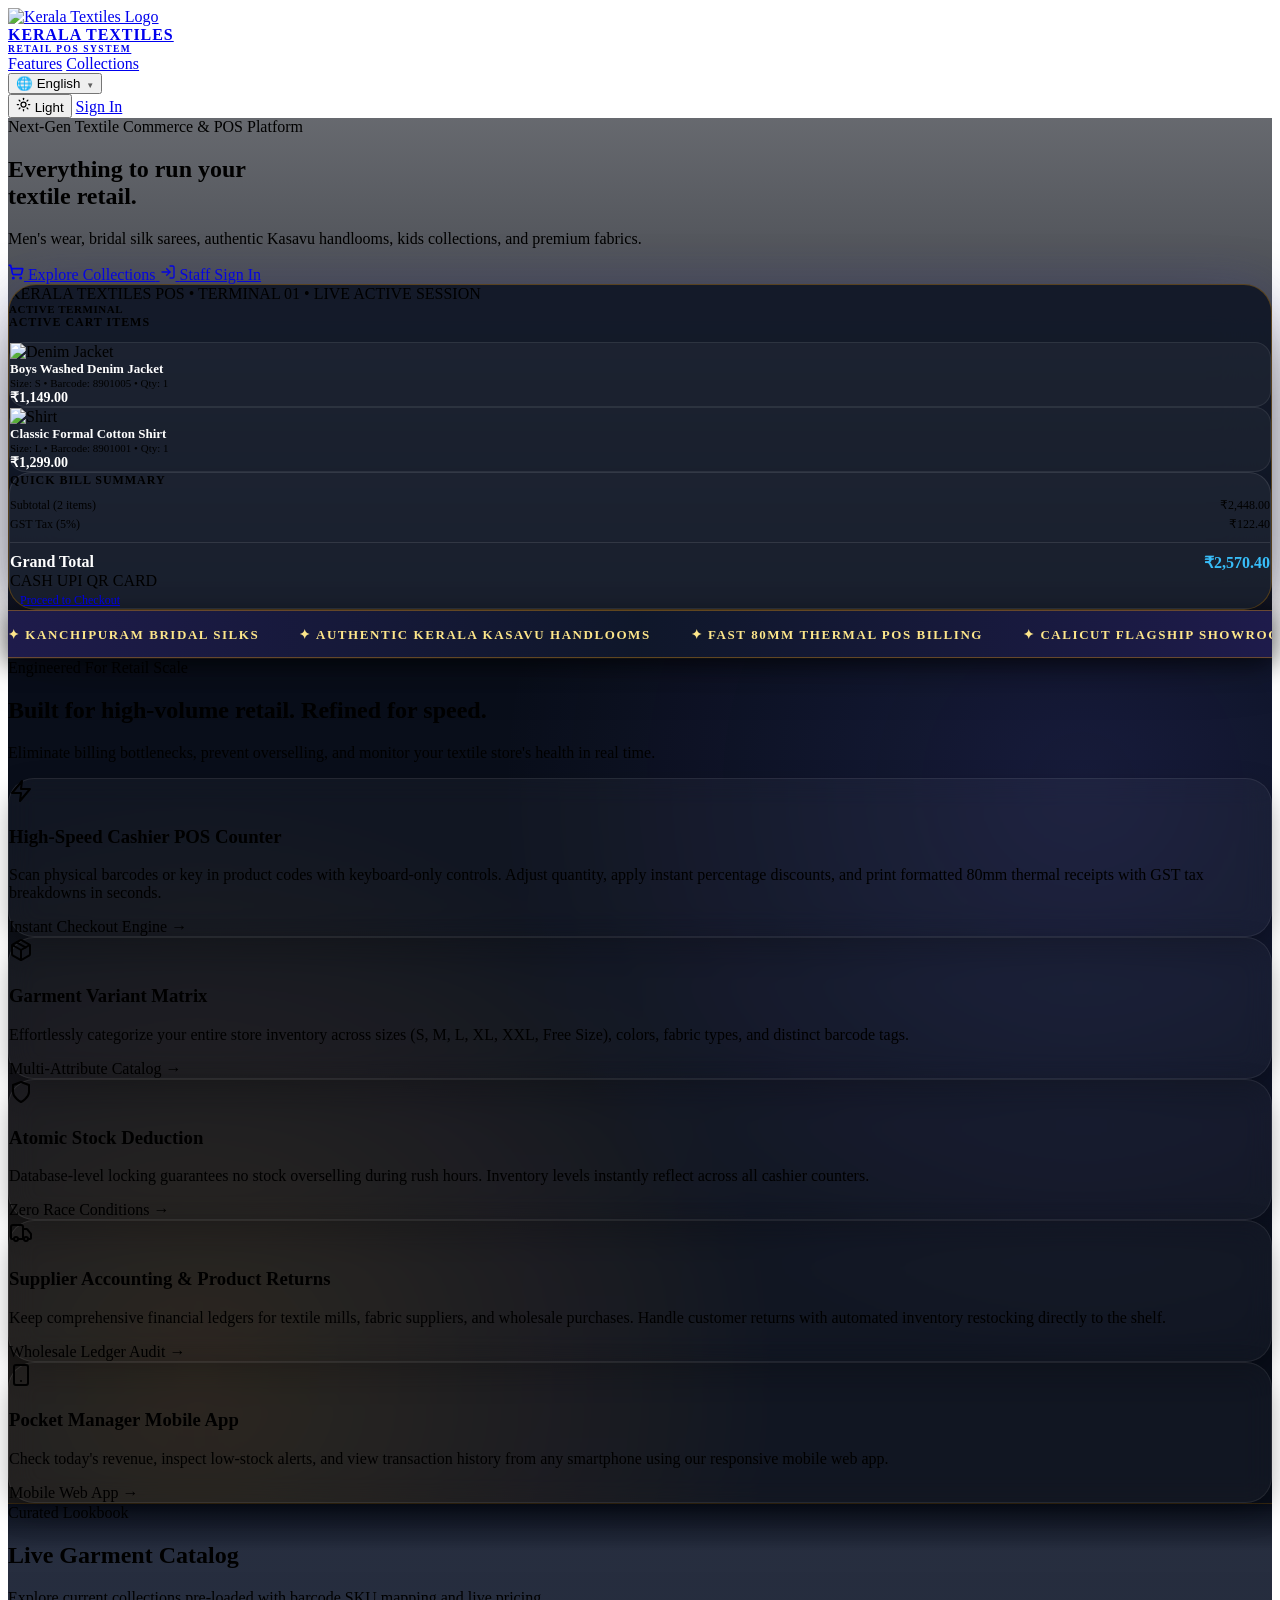
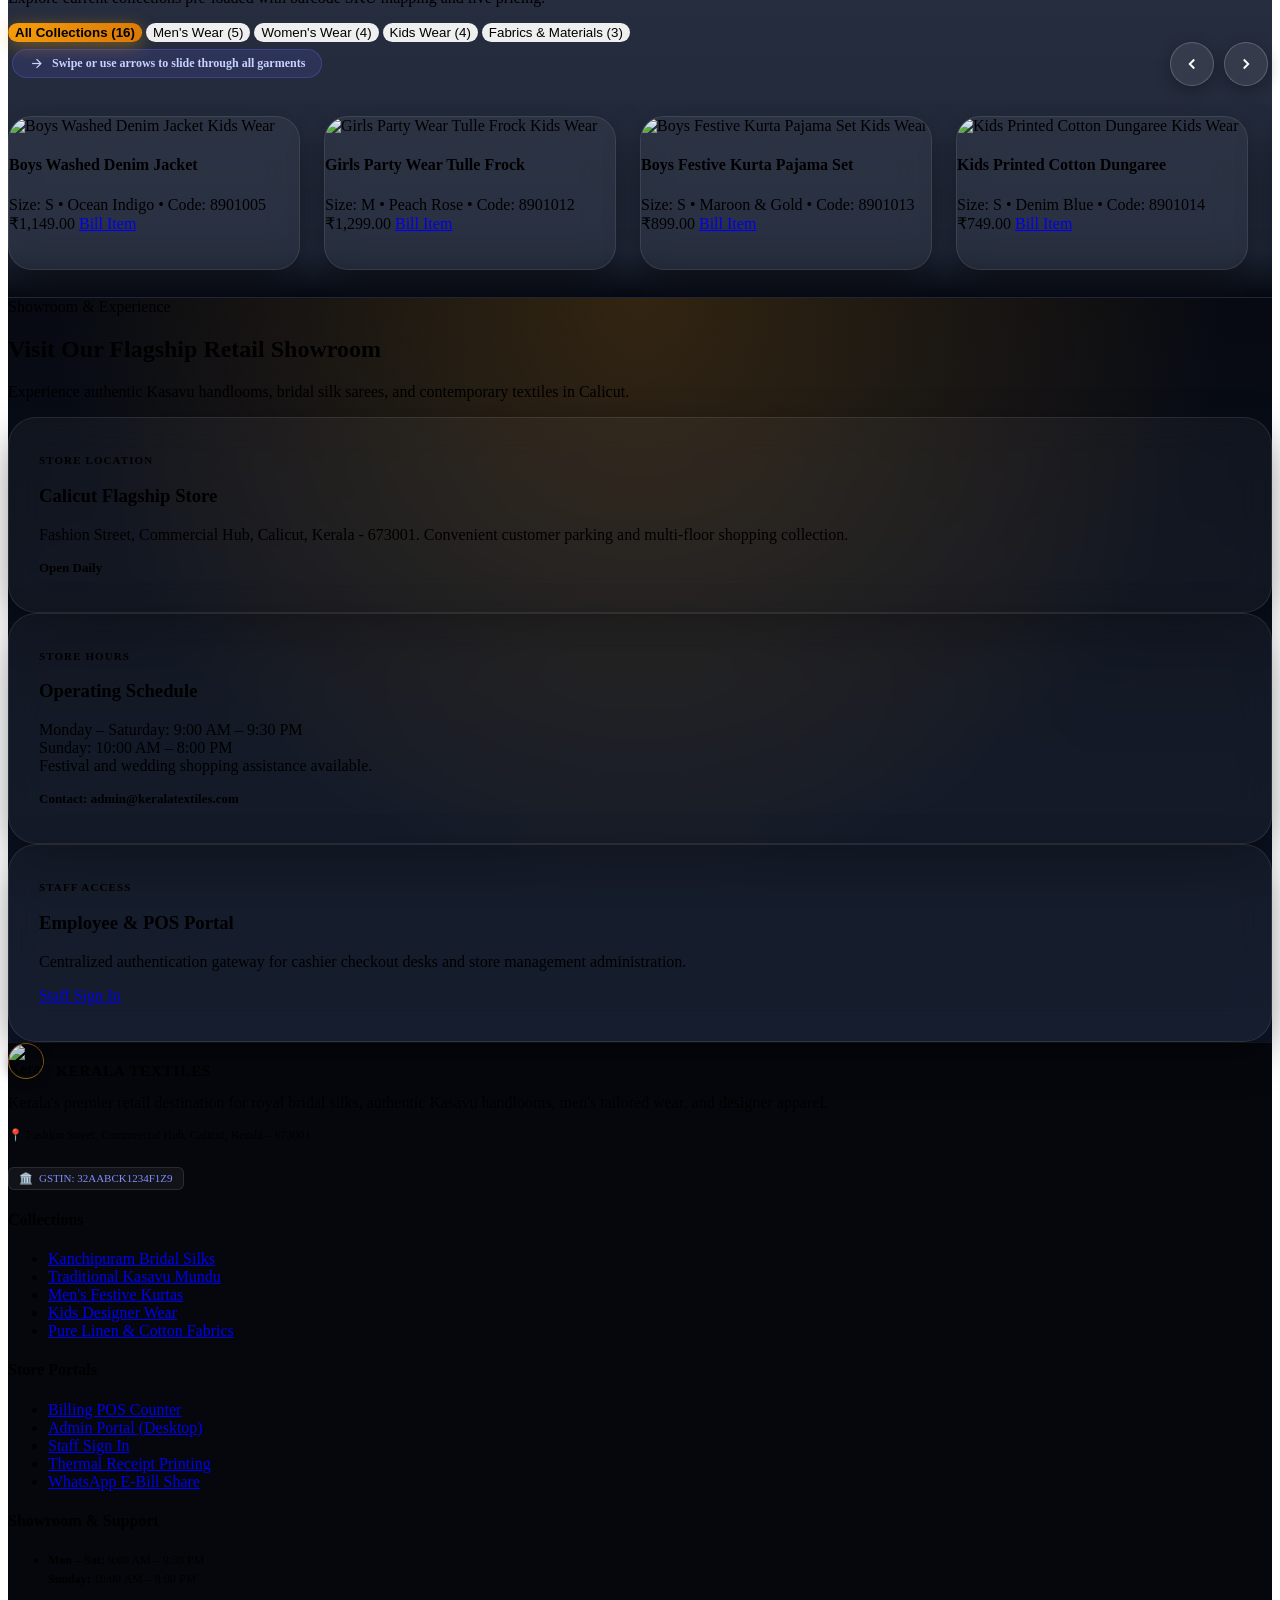
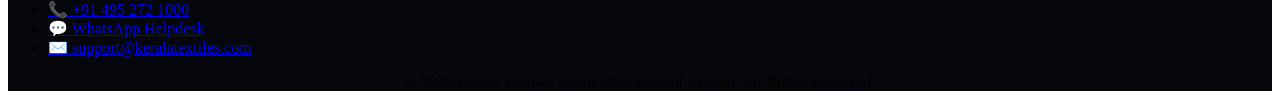
==== commit 95a94e63: "UI: Remove payment trust marks and floating bottom buttons from footer" ====
--- a/client/index.html
+++ b/client/index.html
@@ -8,9 +8,8 @@
        ========================================================================== -->
   <meta charset="UTF-8">
   <meta name="viewport" content="width=device-width, initial-scale=1.0">
-  <title>Kerala Textiles POS — Modern Point of Sale & Retail Management</title>
-  <link rel="stylesheet" href="/css/common.css?v=3">
-  <link rel="stylesheet" href="/css/landing.css?v=3">
+  <link rel="stylesheet" href="/css/common.css?v=4">
+  <link rel="stylesheet" href="/css/landing.css?v=4">
   <style>
     /* Hero Section with Kerala Textiles Showroom Ambient Backdrop */
     .hero-section {
@@ -427,7 +426,7 @@
 
   <!-- Bento Grid Editorial Features -->
   <section id="features" class="section-wrapper">
-    <div class="section-header-editorial scroll-slide-up">
+    <div class="section-header-editorial">
       <div class="section-pretitle" data-i18n="bento_pretitle">Engineered For Retail Scale</div>
       <h2 class="section-title" data-i18n="bento_title">Built for high-volume retail. Refined for speed.</h2>
       <p class="section-subtitle" data-i18n="bento_subtitle">
@@ -437,7 +436,7 @@
 
     <div class="bento-grid">
       <!-- Bento Card 1: Span 2 -->
-      <div class="bento-card bento-col-2 scroll-slide-up">
+      <div class="bento-card bento-col-2">
         <div class="bento-icon">
           <svg width="24" height="24" viewBox="0 0 24 24" fill="none" stroke="currentColor" stroke-width="2" stroke-linecap="round" stroke-linejoin="round"><path d="M13 2 3 14h9l-1 8 10-12h-9l1-8z"/></svg>
         </div>
@@ -451,7 +450,7 @@
       </div>
 
       <!-- Bento Card 2 -->
-      <div class="bento-card scroll-slide-up">
+      <div class="bento-card">
         <div class="bento-icon">
           <svg width="24" height="24" viewBox="0 0 24 24" fill="none" stroke="currentColor" stroke-width="2" stroke-linecap="round" stroke-linejoin="round"><path d="m7.5 4.27 9 5.15"/><path d="M21 8a2 2 0 0 0-1-1.73l-7-4a2 2 0 0 0-2 0l-7 4A2 2 0 0 0 3 8v8a2 2 0 0 0 1 1.73l7 4a2 2 0 0 0 2 0l7-4A2 2 0 0 0 21 16Z"/><path d="m3.3 7 8.7 5 8.7-5"/><path d="M12 22V12"/></svg>
         </div>
@@ -465,7 +464,7 @@
       </div>
 
       <!-- Bento Card 3 -->
-      <div class="bento-card scroll-slide-up">
+      <div class="bento-card">
         <div class="bento-icon">
           <svg width="24" height="24" viewBox="0 0 24 24" fill="none" stroke="currentColor" stroke-width="2" stroke-linecap="round" stroke-linejoin="round"><path d="M12 22s8-4 8-10V5l-8-3-8 3v7c0 6 8 10 8 10z"/></svg>
         </div>
@@ -479,7 +478,7 @@
       </div>
 
       <!-- Bento Card 4: Span 2 -->
-      <div class="bento-card bento-col-2 scroll-slide-up">
+      <div class="bento-card bento-col-2">
         <div class="bento-icon">
           <svg width="24" height="24" viewBox="0 0 24 24" fill="none" stroke="currentColor" stroke-width="2" stroke-linecap="round" stroke-linejoin="round"><path d="M14 18V6a2 2 0 0 0-2-2H4a2 2 0 0 0-2 2v11a1 1 0 0 0 1 1h2"/><path d="M15 18H9"/><path d="M19 18h2a1 1 0 0 0 1-1v-3.65a1 1 0 0 0-.22-.624l-3.48-4.35A1 1 0 0 0 17.52 8H14"/><circle cx="17" cy="18" r="2"/><circle cx="7" cy="18" r="2"/></svg>
         </div>
@@ -493,7 +492,7 @@
       </div>
 
       <!-- Bento Card 5 -->
-      <div class="bento-card scroll-slide-up">
+      <div class="bento-card">
         <div class="bento-icon">
           <svg width="24" height="24" viewBox="0 0 24 24" fill="none" stroke="currentColor" stroke-width="2" stroke-linecap="round" stroke-linejoin="round"><rect width="14" height="20" x="5" y="2" rx="2" ry="2"/><line x1="12" x2="12.01" y1="18" y2="18"/></svg>
         </div>
@@ -510,7 +509,7 @@
 
   <!-- Editorial Lookbook Catalog (Squarespace Fashion Gallery) -->
   <section id="catalog" class="section-wrapper" style="border-top: 1px solid var(--sq-card-border);">
-    <div class="section-header-editorial scroll-slide-up">
+    <div class="section-header-editorial">
       <div class="section-pretitle" data-i18n="catalog_pretitle">Curated Lookbook</div>
       <h2 class="section-title" data-i18n="catalog_title">Live Garment Catalog</h2>
       <p class="section-subtitle" data-i18n="catalog_subtitle">
@@ -519,7 +518,7 @@
     </div>
 
     <!-- Category Filter Tabs -->
-    <div class="category-filter-nav scroll-slide-up">
+    <div class="category-filter-nav">
       <button class="category-tab-btn active" onclick="filterCatalog('all', this)" data-i18n="cat_tab_all">All Collections (16)</button>
       <button class="category-tab-btn" onclick="filterCatalog('men', this)" data-i18n="cat_tab_men">Men's Wear (5)</button>
       <button class="category-tab-btn" onclick="filterCatalog('women', this)" data-i18n="cat_tab_women">Women's Wear (4)</button>
@@ -528,7 +527,7 @@
     </div>
 
     <!-- Interactive Horizontal Carousel Navigation Bar -->
-    <div class="slider-nav-bar scroll-slide-up">
+    <div class="slider-nav-bar">
       <div class="slider-hint-badge">
         <svg width="15" height="15" viewBox="0 0 24 24" fill="none" stroke="currentColor" stroke-width="2"><path d="M5 12h14"/><path d="m12 5 7 7-7 7"/></svg>
         <span>Swipe or use arrows to slide through all garments</span>
@@ -838,14 +837,14 @@
 
   <!-- Store Showroom & Visitor Info -->
   <section id="store-info" class="section-wrapper" style="border-top: 1px solid var(--sq-card-border);">
-    <div class="section-header-editorial scroll-slide-up">
+    <div class="section-header-editorial">
       <div class="section-pretitle" data-i18n="showroom_pretitle">Showroom & Experience</div>
       <h2 class="section-title" data-i18n="showroom_title">Visit Our Flagship Retail Showroom</h2>
       <p class="section-subtitle" data-i18n="showroom_subtitle">Experience authentic Kasavu handlooms, bridal silk sarees, and contemporary textiles in Calicut.</p>
     </div>
 
     <div class="portals-grid">
-      <div class="portal-hub-card scroll-slide-up">
+      <div class="portal-hub-card">
         <div>
           <div style="font-size: 11px; font-weight: 800; color: var(--sq-emerald); letter-spacing: 0.1em; text-transform: uppercase; margin-bottom: 12px;" data-i18n="showroom_loc_label">Store Location</div>
           <h3 data-i18n="showroom_loc_title">Calicut Flagship Store</h3>
@@ -854,7 +853,7 @@
         <div style="font-size: 13px; color: var(--sq-text-muted); font-weight: 600;" data-i18n="showroom_loc_sub">Open Daily</div>
       </div>
 
-      <div class="portal-hub-card scroll-slide-up">
+      <div class="portal-hub-card">
         <div>
           <div style="font-size: 11px; font-weight: 800; color: var(--sq-accent-light); letter-spacing: 0.1em; text-transform: uppercase; margin-bottom: 12px;" data-i18n="showroom_hours_label">Store Hours</div>
           <h3 data-i18n="showroom_hours_title">Operating Schedule</h3>
@@ -863,7 +862,7 @@
         <div style="font-size: 13px; color: var(--sq-text-muted); font-weight: 600;">Contact: admin@keralatextiles.com</div>
       </div>
 
-      <div class="portal-hub-card scroll-slide-up">
+      <div class="portal-hub-card">
         <div>
           <div style="font-size: 11px; font-weight: 800; color: var(--sq-cyan); letter-spacing: 0.1em; text-transform: uppercase; margin-bottom: 12px;" data-i18n="showroom_staff_label">Staff Access</div>
           <h3 data-i18n="showroom_staff_title">Employee & POS Portal</h3>
@@ -935,48 +934,15 @@
       </div>
     </div>
 
-    <!-- Bottom Bar with Trust Marks -->
-    <div class="sq-footer-bottom">
+    <!-- Bottom Bar with Copyright -->
+    <div class="sq-footer-bottom" style="justify-content:center; text-align:center;">
       <div data-i18n="footer_copyright">
         © 2026 Kerala Textiles Retail Management System. All Rights Reserved.
       </div>
-      <div style="display:flex; align-items:center; gap:14px; font-size:11.5px; color:var(--sq-text-dim); flex-wrap:wrap;">
-        <span>💳 Cards (Visa • RuPay • Mastercard)</span>
-        <span>•</span>
-        <span>📱 UPI (GPay • PhonePe • Paytm)</span>
-        <span>•</span>
-        <span>💵 Cash Tender</span>
-        <span>•</span>
-        <span>🔒 256-Bit SSL Secured</span>
-      </div>
     </div>
   </footer>
 
-  <!-- Floating Quick Language Switcher Dropdown (Bottom-Right) -->
-  <div class="floating-lang-wrapper" style="position:fixed; bottom:78px; right:24px; z-index:999;">
-    <button id="floating-lang-btn" class="floating-lang-switch" onclick="toggleFloatingLangMenu(event)" title="Choose Language / ഭാഷ മാറ്റുക" style="position:static;">
-      <span id="floating-lang-icon">🌐</span>
-      <span id="floating-lang-text">English</span>
-      <span style="font-size:8px; opacity:0.6; margin-left:2px;">▲</span>
-    </button>
-    <div id="floating-lang-menu" class="floating-lang-dropdown" style="display:none;">
-      <button class="lang-opt-btn" data-lang="en" onclick="setLanguage('en')"><span style="font-size:14px;">🇬🇧</span> English</button>
-      <button class="lang-opt-btn" data-lang="ml" onclick="setLanguage('ml')"><span style="font-size:14px;">🇮🇳</span> മലയാളം</button>
-      <button class="lang-opt-btn" data-lang="hi" onclick="setLanguage('hi')"><span style="font-size:14px;">🇮🇳</span> हिन्दी</button>
-      <button class="lang-opt-btn" data-lang="ta" onclick="setLanguage('ta')"><span style="font-size:14px;">🇮🇳</span> தமிழ்</button>
-      <button class="lang-opt-btn" data-lang="ar" onclick="setLanguage('ar')"><span style="font-size:14px;">🇦🇪</span> العربية</button>
-    </div>
-  </div>
-
-  <!-- Floating Quick Theme Switcher Button (Bottom-Right) -->
-  <button id="floating-theme-btn" class="floating-theme-switch" onclick="toggleTheme()" title="Switch Light / Dark Theme">
-    <span id="floating-theme-icon">
-      <svg width="15" height="15" viewBox="0 0 24 24" fill="none" stroke="currentColor" stroke-width="2" stroke-linecap="round" stroke-linejoin="round"><circle cx="12" cy="12" r="4"/><path d="M12 2v2"/><path d="M12 20v2"/><path d="m4.93 4.93 1.41 1.41"/><path d="m17.66 17.66 1.41 1.41"/><path d="M2 12h2"/><path d="M20 12h2"/><path d="m6.34 17.66-1.41 1.41"/><path d="m19.07 4.93-1.41 1.41"/></svg>
-    </span>
-    <span id="floating-theme-text">Light Mode</span>
-  </button>
-
   <!-- External Clean Interaction Script -->
-  <script src="/js/landing.js?v=3"></script>
+  <script src="/js/landing.js?v=4"></script>
 </body>
 </html>
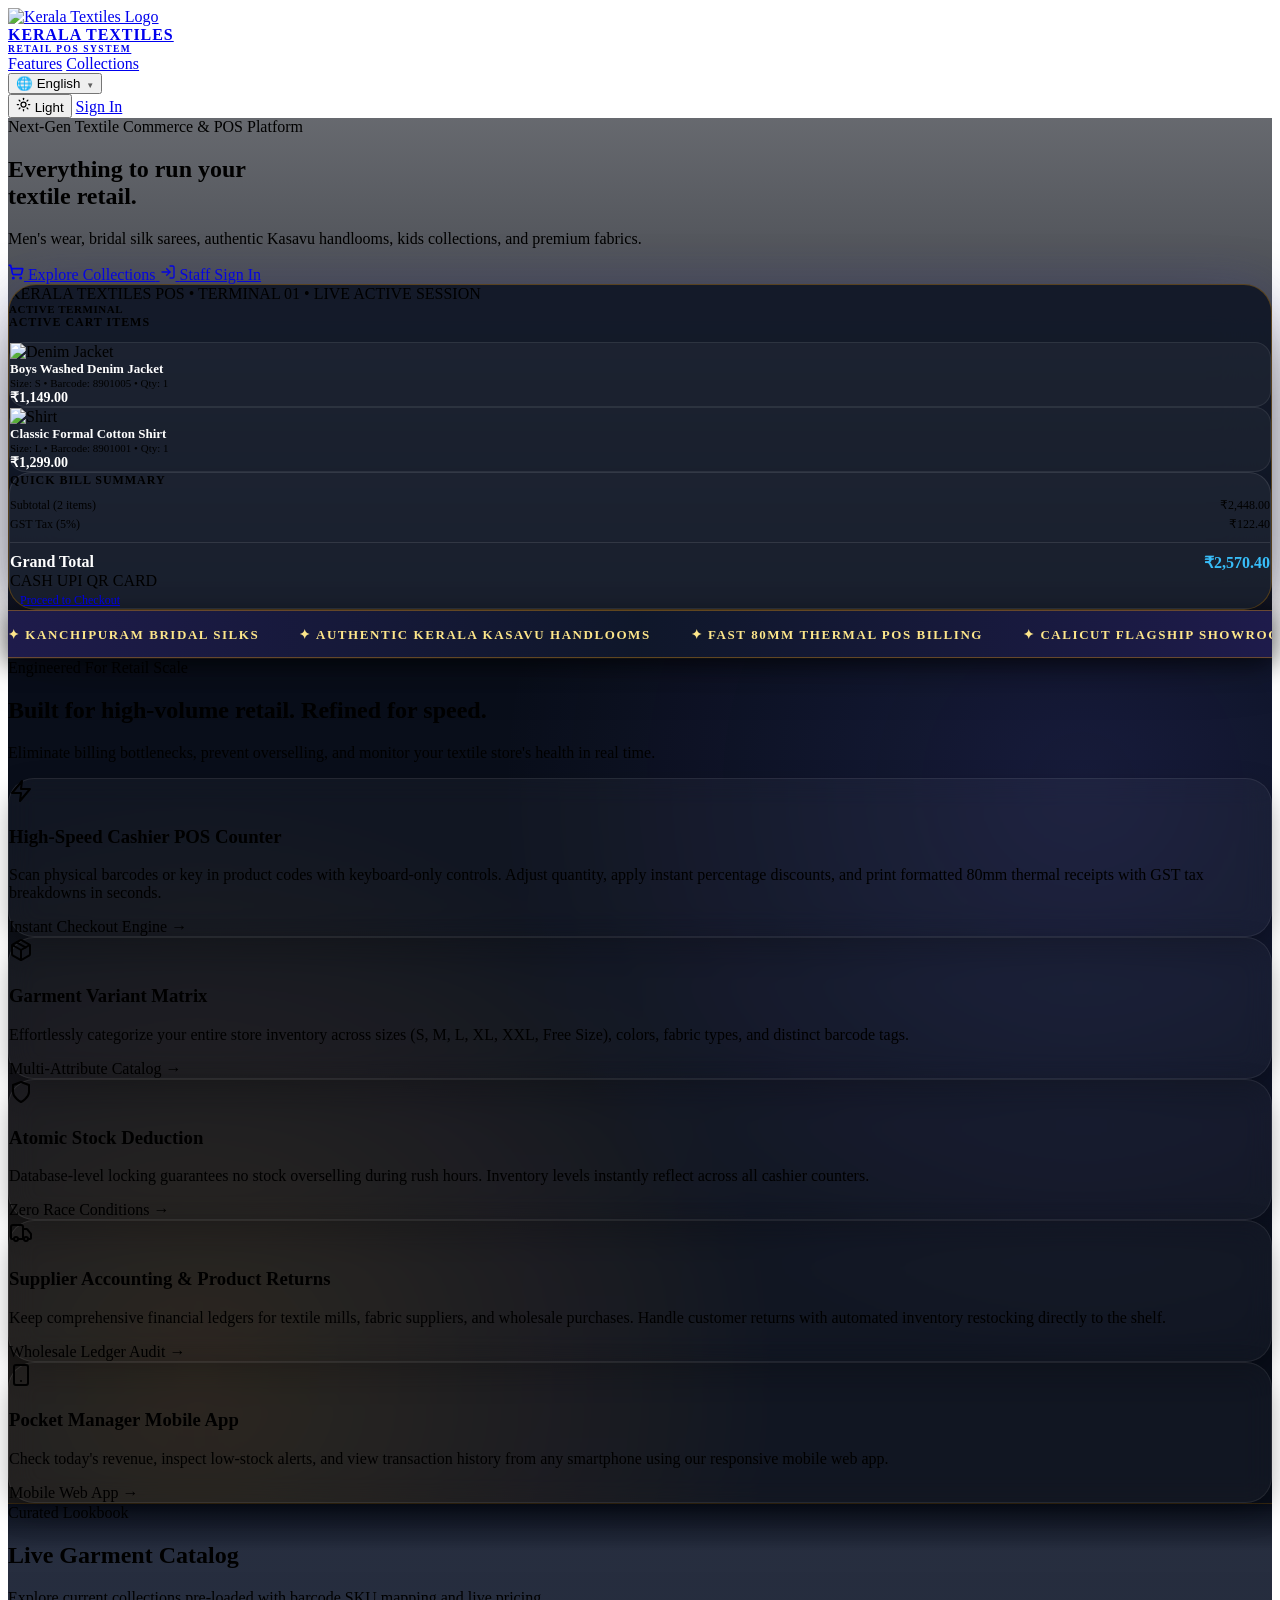
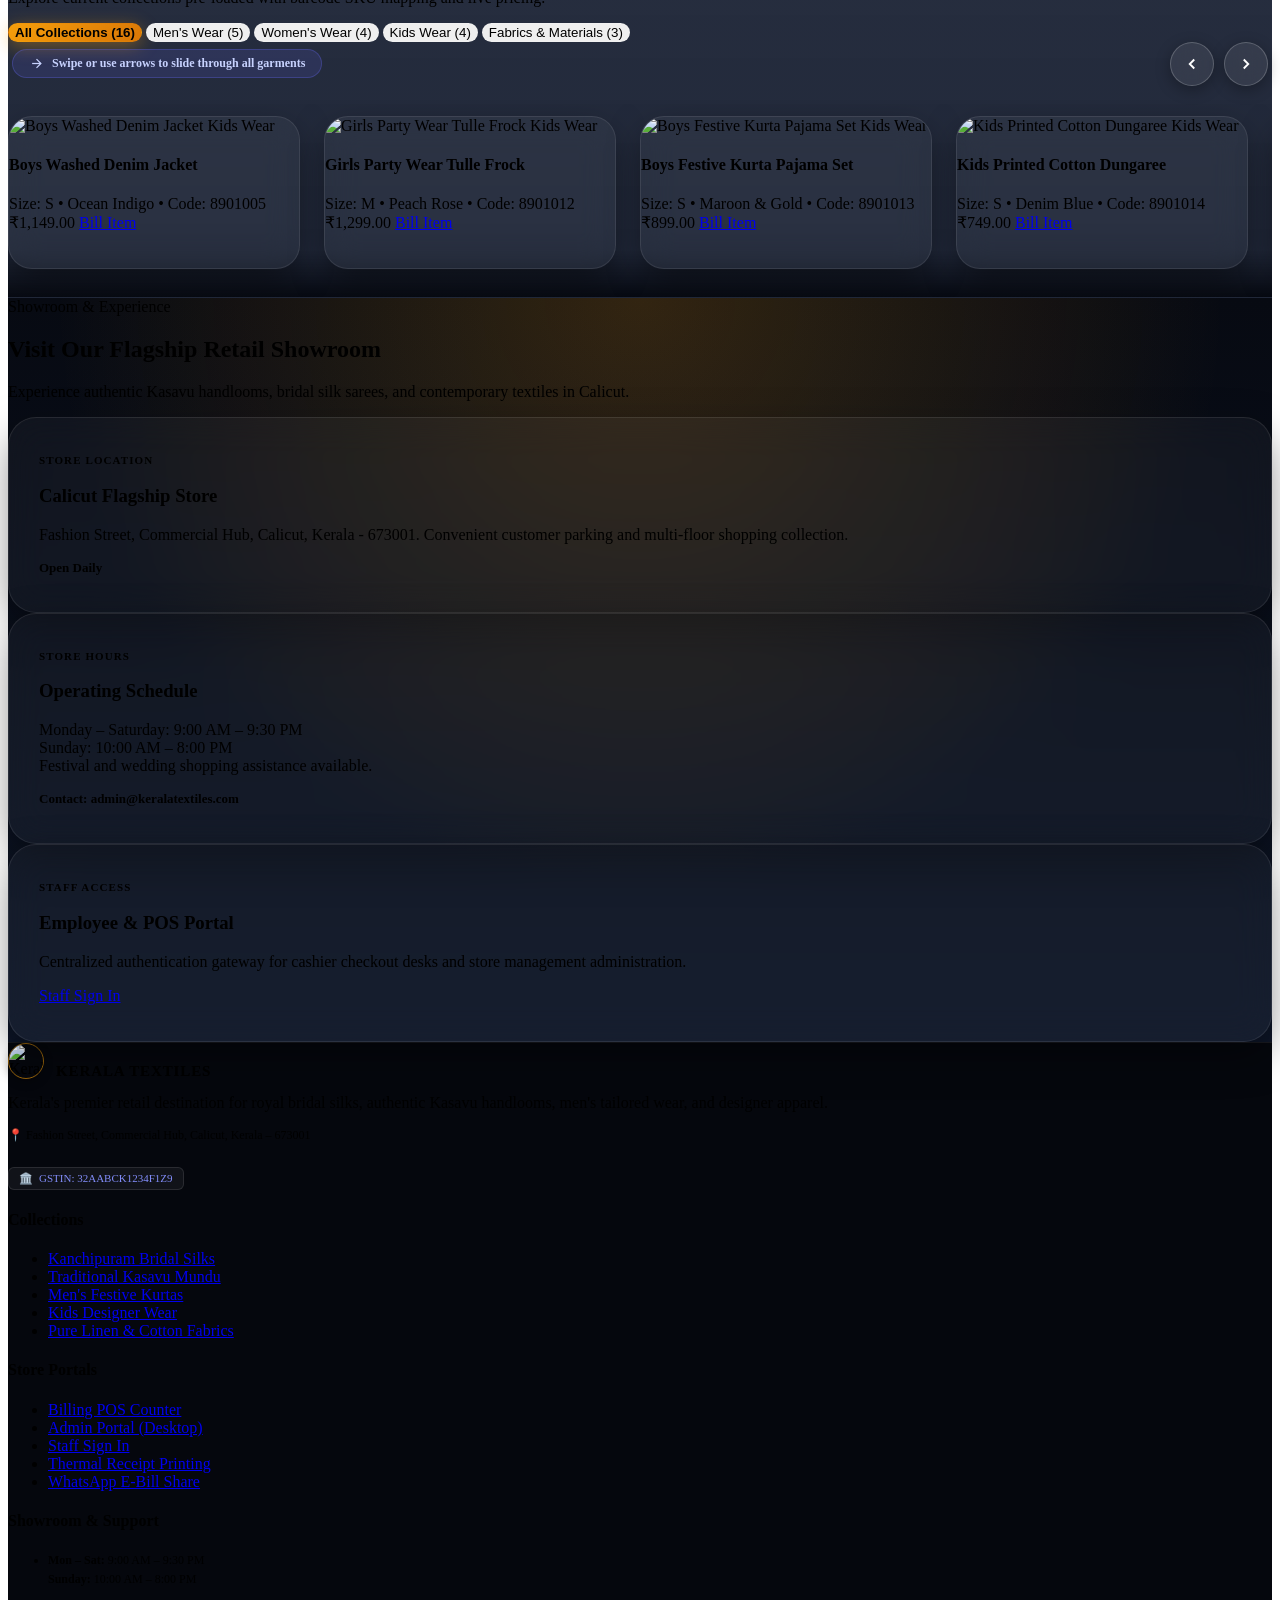
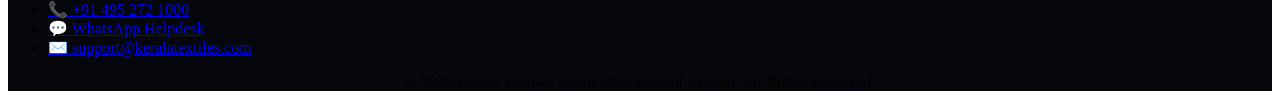
==== commit dd3fbe6b: "UI: Replace background with clean luxury showroom interior with zero text or signboards" ====
--- a/client/index.html
+++ b/client/index.html
@@ -8,8 +8,8 @@
        ========================================================================== -->
   <meta charset="UTF-8">
   <meta name="viewport" content="width=device-width, initial-scale=1.0">
-  <link rel="stylesheet" href="/css/common.css?v=4">
-  <link rel="stylesheet" href="/css/landing.css?v=4">
+  <link rel="stylesheet" href="/css/common.css?v=5">
+  <link rel="stylesheet" href="/css/landing.css?v=5">
   <style>
     /* Hero Section with Kerala Textiles Showroom Ambient Backdrop */
     .hero-section {
@@ -943,6 +943,6 @@
   </footer>
 
   <!-- External Clean Interaction Script -->
-  <script src="/js/landing.js?v=4"></script>
+  <script src="/js/landing.js?v=5"></script>
 </body>
 </html>
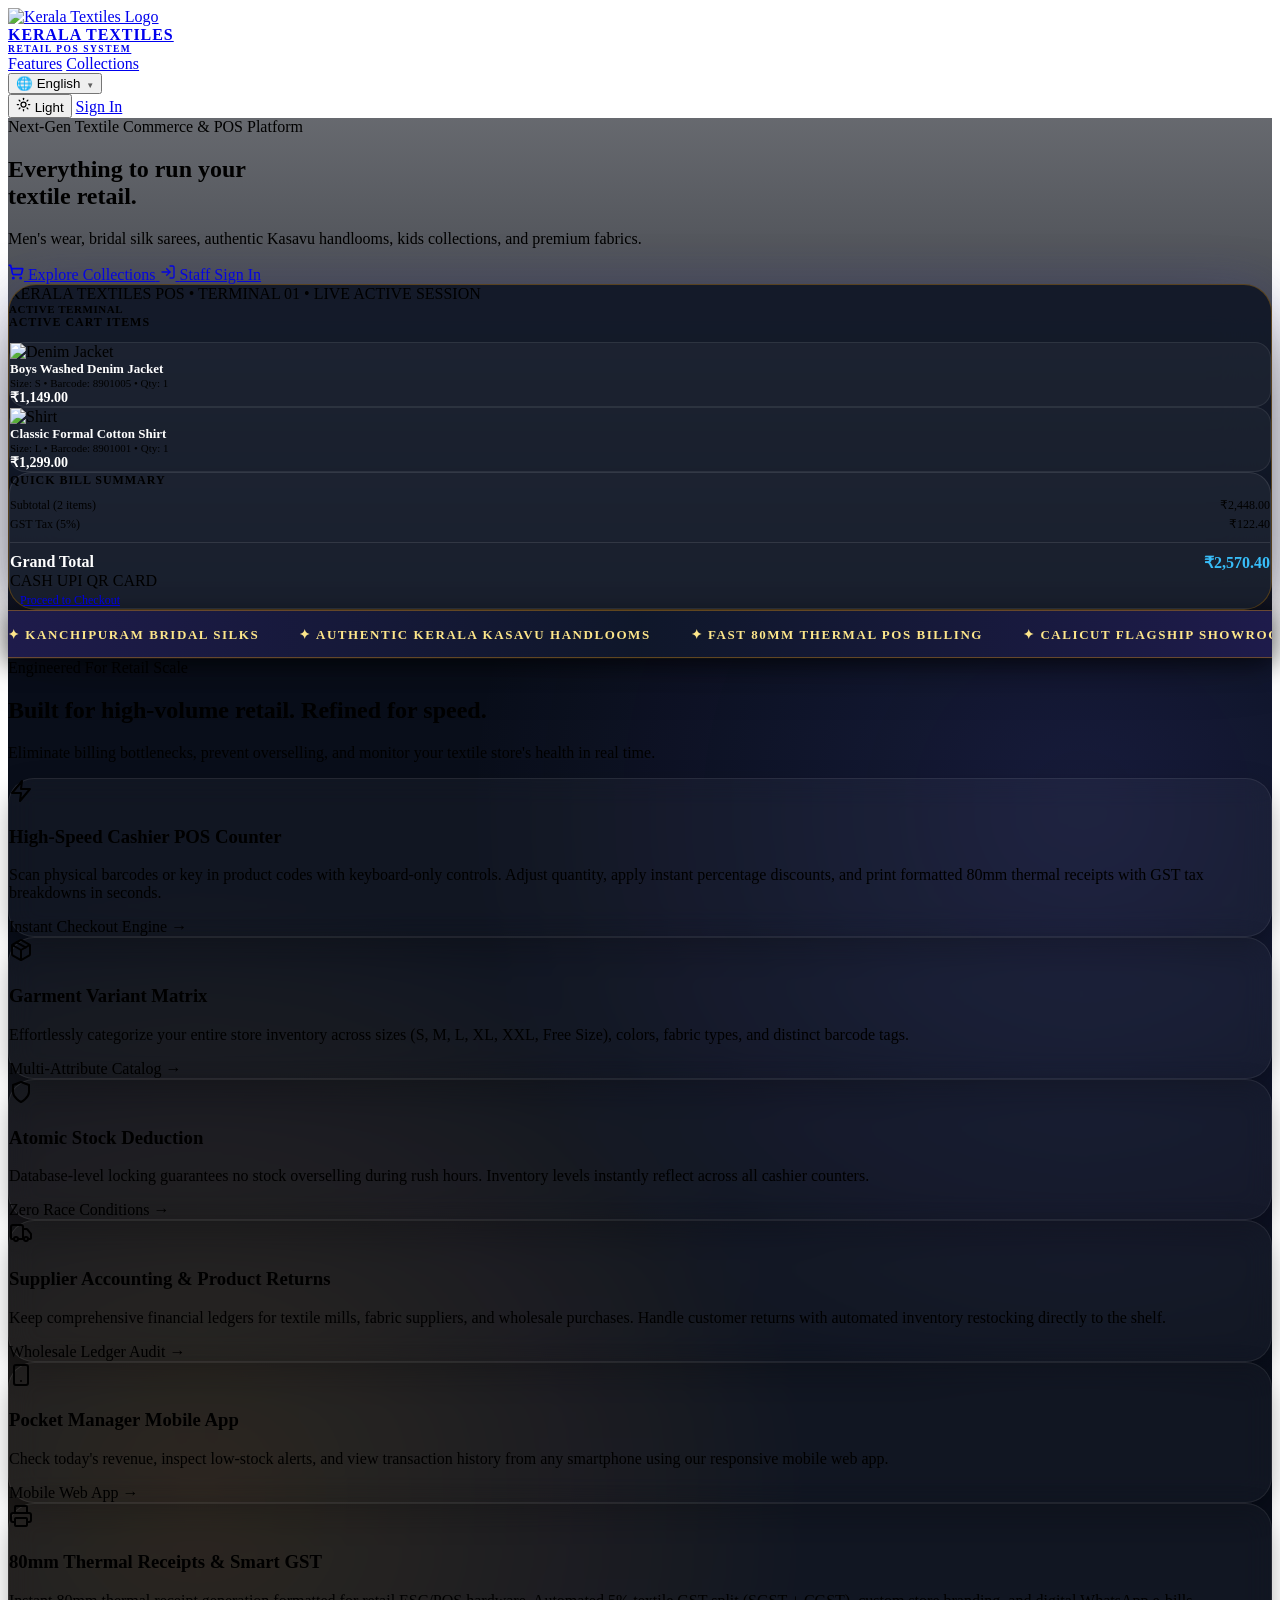
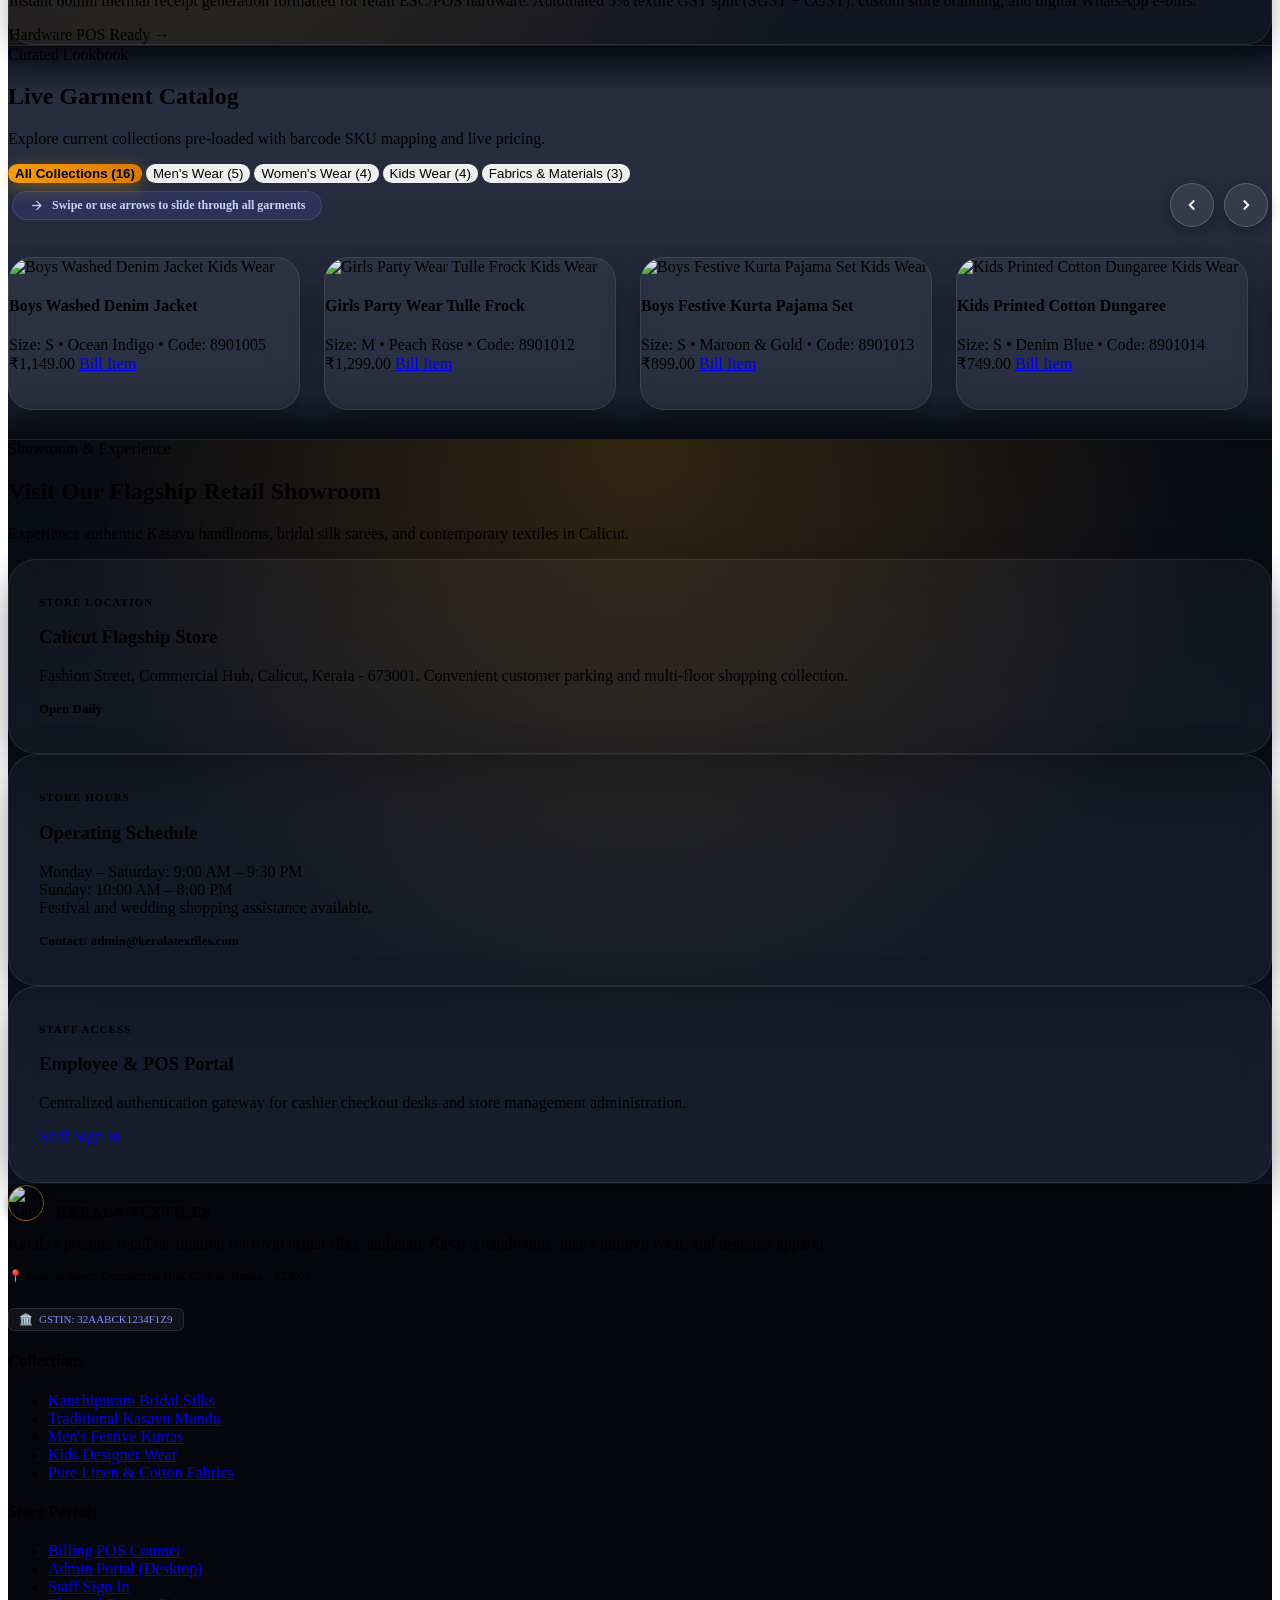
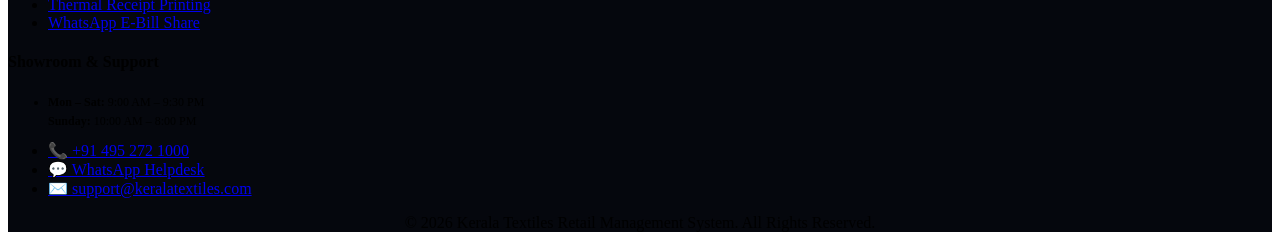
==== commit 3375bc02: "Balance features bento grid layout with 80mm thermal receipt card" ====
--- a/client/index.html
+++ b/client/index.html
@@ -504,6 +504,20 @@
           <span class="bento-tag" data-i18n="bento_5_tag">Mobile Web App →</span>
         </div>
       </div>
+
+      <!-- Bento Card 6: Span 2 -->
+      <div class="bento-card bento-col-2">
+        <div class="bento-icon">
+          <svg width="24" height="24" viewBox="0 0 24 24" fill="none" stroke="currentColor" stroke-width="2" stroke-linecap="round" stroke-linejoin="round"><path d="M6 18H4a2 2 0 0 1-2-2v-5a2 2 0 0 1 2-2h16a2 2 0 0 1 2 2v5a2 2 0 0 1-2 2h-2"/><path d="M6 9V3a1 1 0 0 1 1-1h10a1 1 0 0 1 1 1v6"/><rect x="6" y="14" width="12" height="8" rx="1"/></svg>
+        </div>
+        <div>
+          <h3 data-i18n="bento_6_title">80mm Thermal Receipts & Smart GST</h3>
+          <p data-i18n="bento_6_desc">
+            Instant 80mm thermal receipt generation formatted for retail ESC/POS hardware. Automated 5% textile GST split (SGST + CGST), custom store branding, and digital WhatsApp e-bills.
+          </p>
+          <span class="bento-tag" data-i18n="bento_6_tag">Hardware POS Ready →</span>
+        </div>
+      </div>
     </div>
   </section>
 
@@ -943,6 +957,6 @@
   </footer>
 
   <!-- External Clean Interaction Script -->
-  <script src="/js/landing.js?v=5"></script>
+  <script src="/js/landing.js?v=6"></script>
 </body>
 </html>
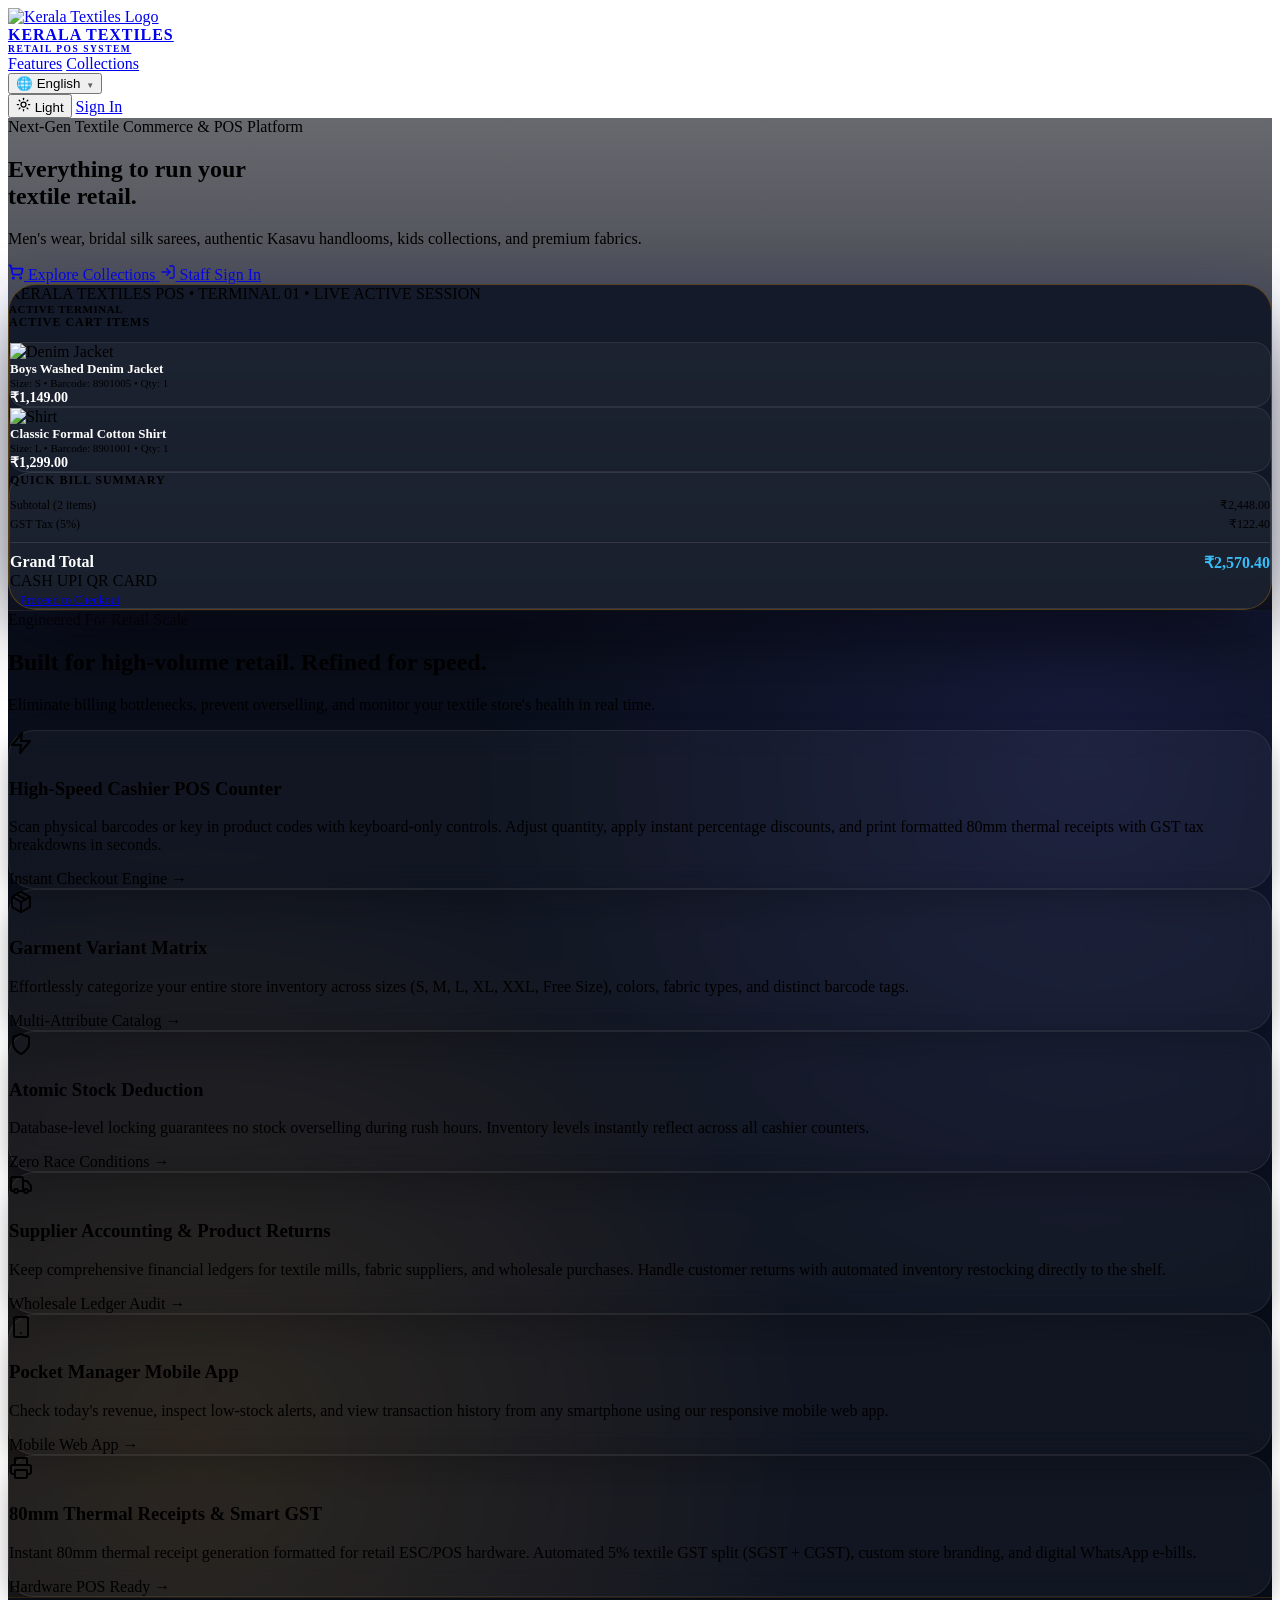
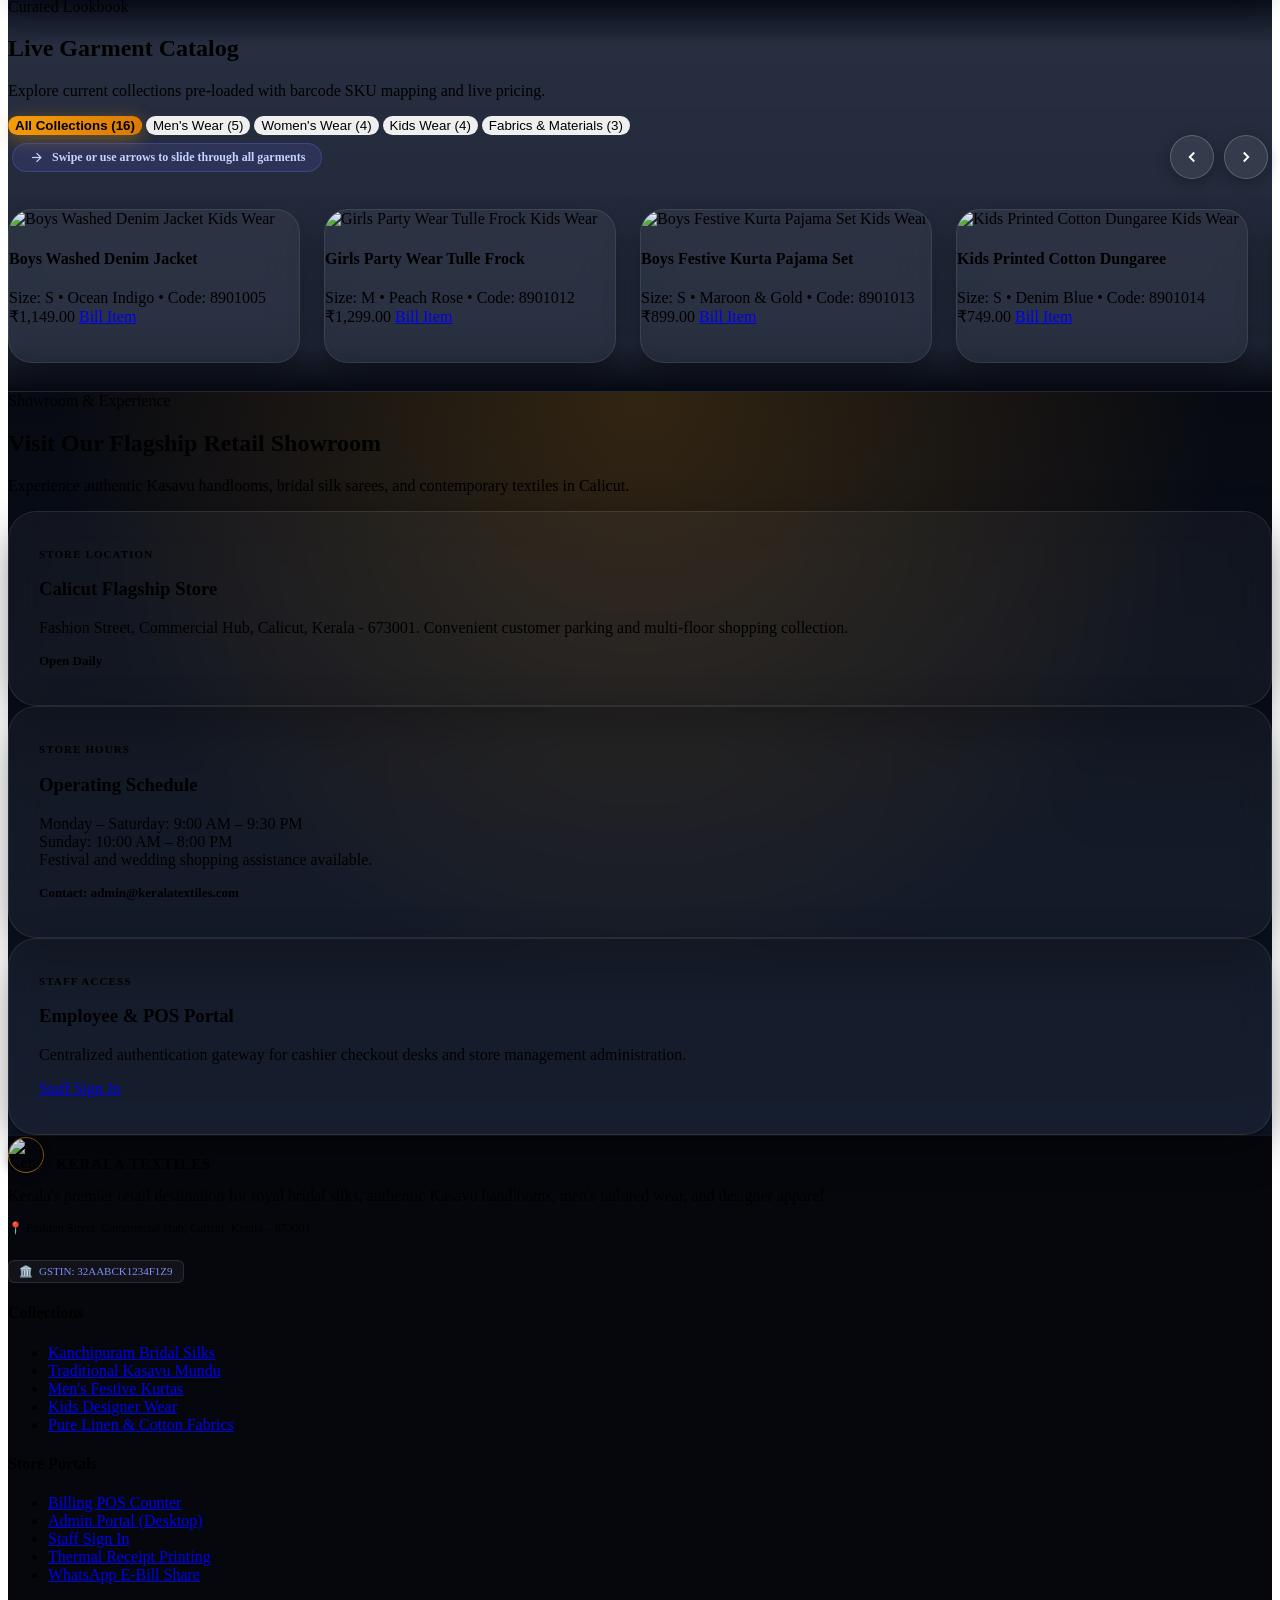
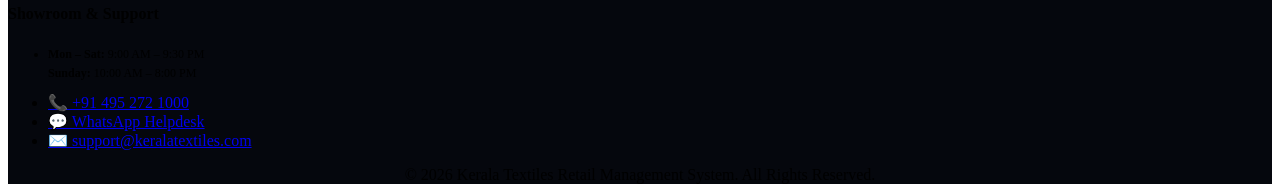
==== commit 576c5239: "Remove ticker ribbon from landing page for clean minimalist layout" ====
--- a/client/index.html
+++ b/client/index.html
@@ -129,44 +129,6 @@
     }
 
     /* -------------------------------------------------------------
-       INFINITE SLIDING MARQUEE TICKER RIBBON
-       ------------------------------------------------------------- */
-    .luxury-marquee-wrap {
-      overflow: hidden;
-      white-space: nowrap;
-      background: linear-gradient(90deg, #1e1b4b 0%, #0f172a 50%, #1e1b4b 100%);
-      border-top: 1.5px solid rgba(245, 158, 11, 0.35);
-      border-bottom: 1.5px solid rgba(245, 158, 11, 0.35);
-      padding: 14px 0;
-      position: relative;
-      box-shadow: 0 6px 25px rgba(0, 0, 0, 0.6);
-      z-index: 5;
-    }
-    .luxury-marquee-track {
-      display: inline-flex;
-      gap: 40px;
-      animation: marqueeSlide 30s linear infinite;
-      will-change: transform;
-    }
-    .luxury-marquee-wrap:hover .luxury-marquee-track {
-      animation-play-state: paused;
-    }
-    .luxury-marquee-track span {
-      font-size: 13px;
-      font-weight: 800;
-      letter-spacing: 0.12em;
-      text-transform: uppercase;
-      color: #fde68a;
-      display: inline-flex;
-      align-items: center;
-      gap: 8px;
-    }
-    @keyframes marqueeSlide {
-      0% { transform: translateX(0); }
-      100% { transform: translateX(-50%); }
-    }
-
-    /* -------------------------------------------------------------
        SMOOTH HORIZONTAL SLIDING CAROUSEL FOR LOOKBOOK CATALOG
        ------------------------------------------------------------- */
     .catalog-slider-outer {
@@ -402,28 +364,6 @@
     </div>
   </section>
 
-  <!-- Infinite Smooth Sliding Luxury Ticker Ribbon -->
-  <div class="luxury-marquee-wrap">
-    <div class="luxury-marquee-track">
-      <span>✦ KANCHIPURAM BRIDAL SILKS</span>
-      <span>✦ AUTHENTIC KERALA KASAVU HANDLOOMS</span>
-      <span>✦ FAST 80MM THERMAL POS BILLING</span>
-      <span>✦ CALICUT FLAGSHIP SHOWROOM</span>
-      <span>✦ LIVE INVENTORY BARCODE SCAN</span>
-      <span>✦ WHATSAPP E-BILLING</span>
-      <span>✦ ATOMIC STOCK LOCKING</span>
-      <span>✦ PURE LINEN & READY-TO-WEAR</span>
-      <span>✦ KANCHIPURAM BRIDAL SILKS</span>
-      <span>✦ AUTHENTIC KERALA KASAVU HANDLOOMS</span>
-      <span>✦ FAST 80MM THERMAL POS BILLING</span>
-      <span>✦ CALICUT FLAGSHIP SHOWROOM</span>
-      <span>✦ LIVE INVENTORY BARCODE SCAN</span>
-      <span>✦ WHATSAPP E-BILLING</span>
-      <span>✦ ATOMIC STOCK LOCKING</span>
-      <span>✦ PURE LINEN & READY-TO-WEAR</span>
-    </div>
-  </div>
-
   <!-- Bento Grid Editorial Features -->
   <section id="features" class="section-wrapper">
     <div class="section-header-editorial">
@@ -957,6 +897,6 @@
   </footer>
 
   <!-- External Clean Interaction Script -->
-  <script src="/js/landing.js?v=6"></script>
+  <script src="/js/landing.js?v=7"></script>
 </body>
 </html>
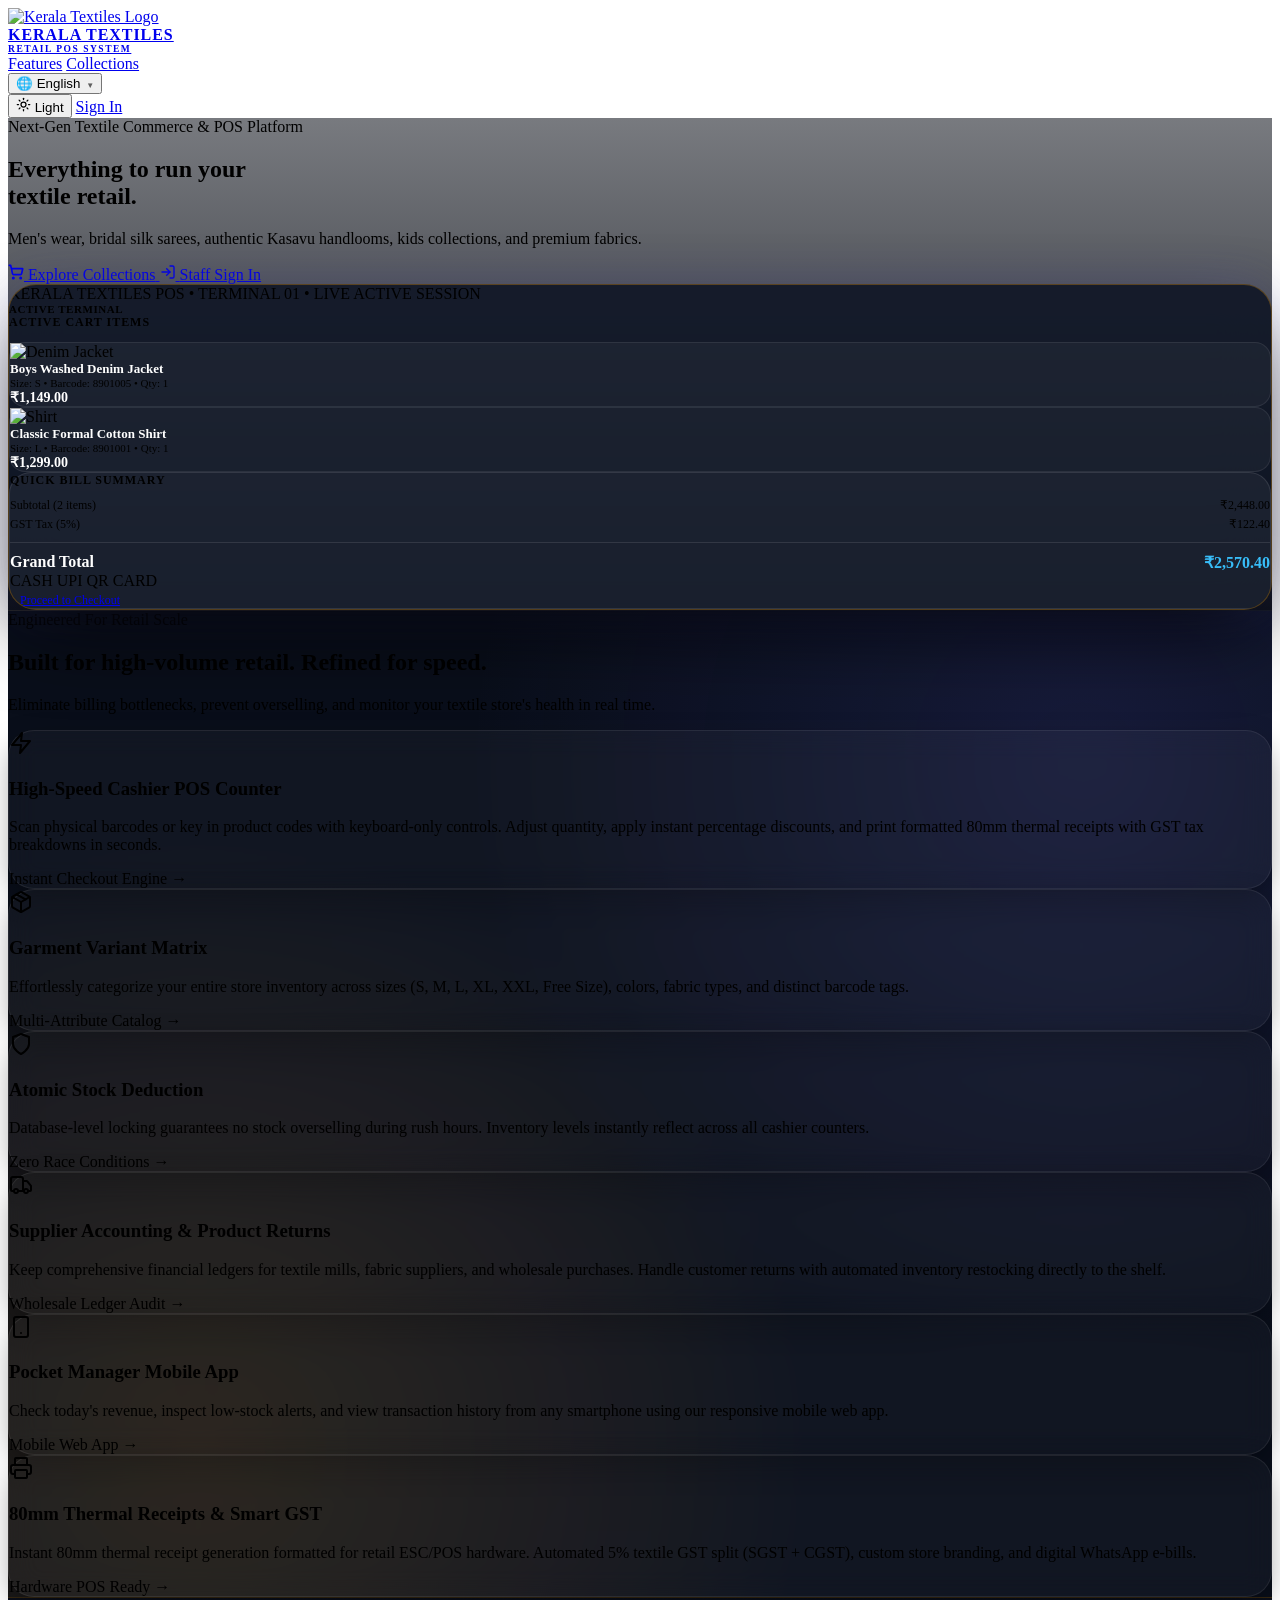
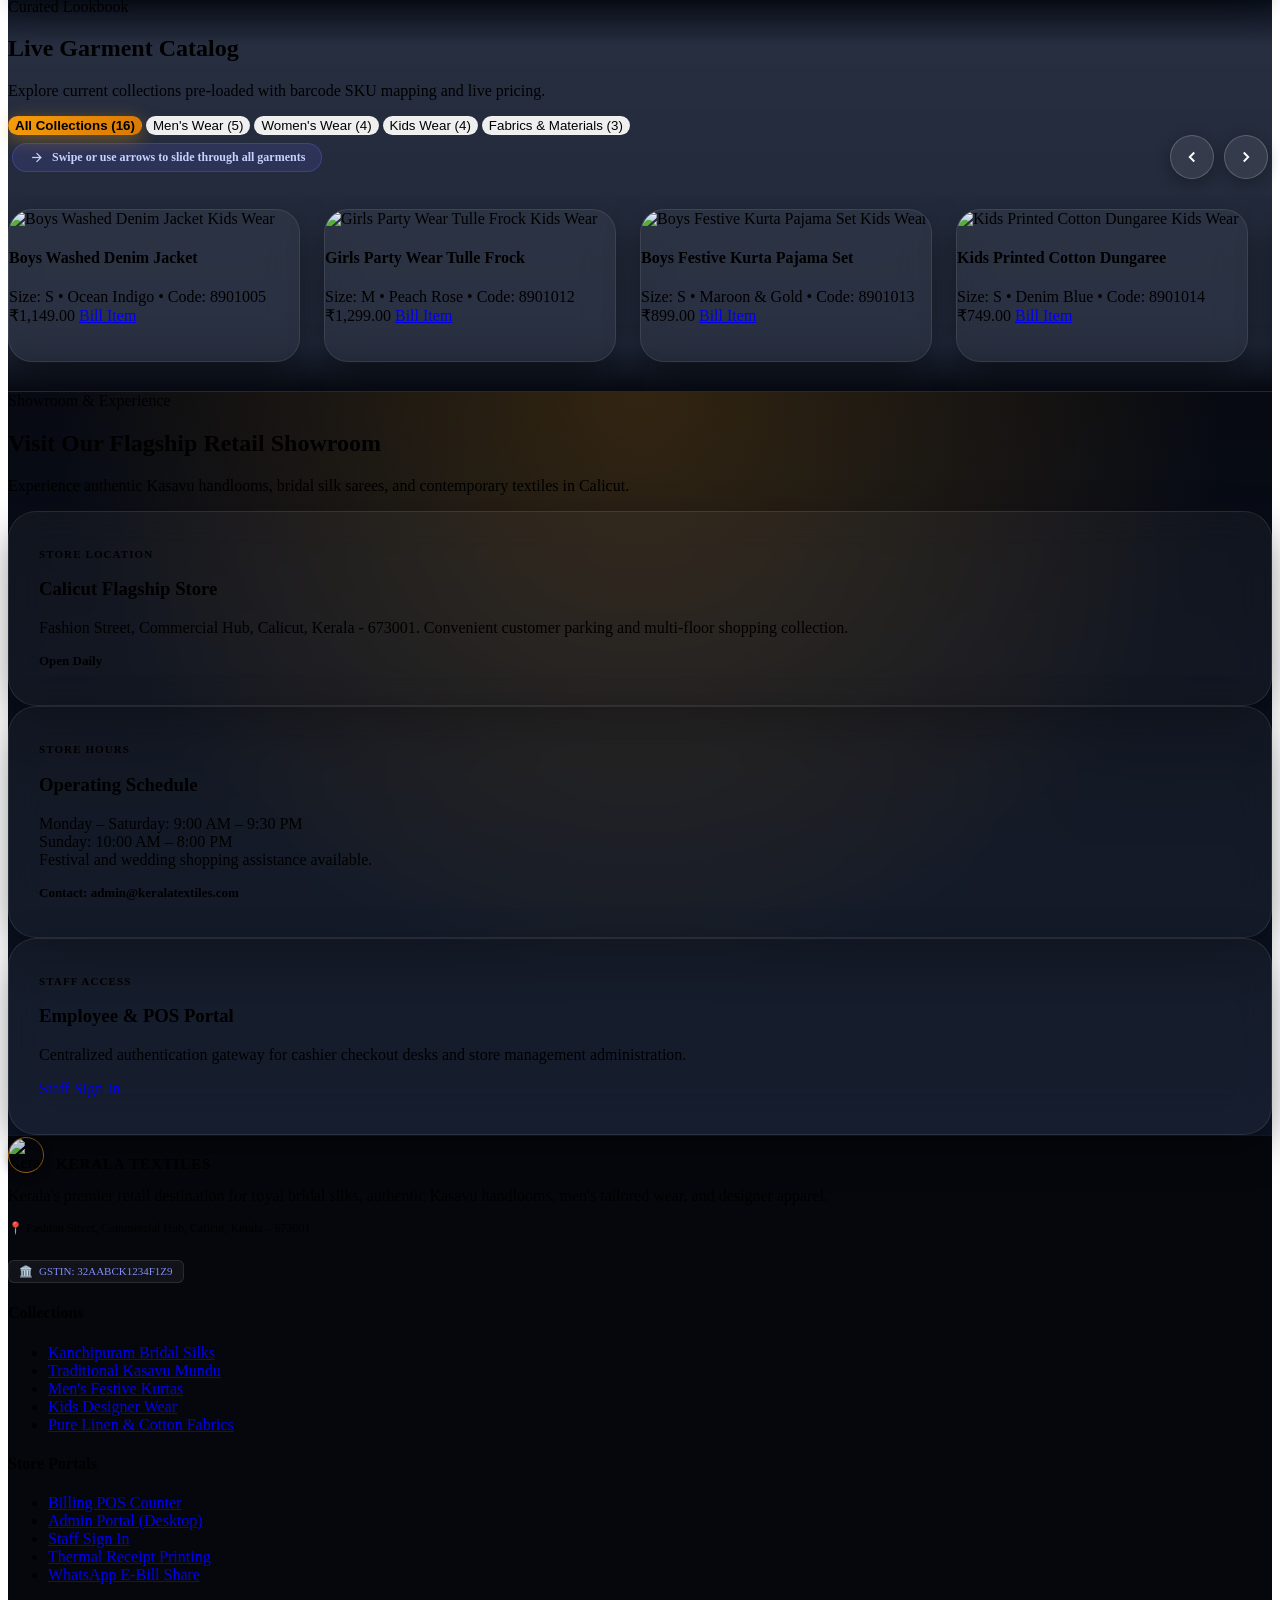
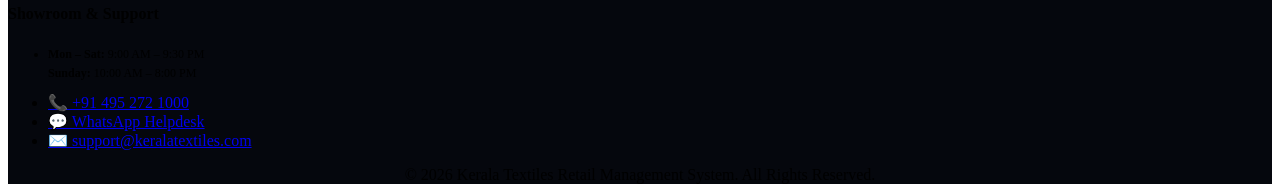
==== commit df3ee647: "Update hero background with luxury minimalist boutique showroom interior" ====
--- a/client/index.html
+++ b/client/index.html
@@ -13,8 +13,8 @@
   <style>
     /* Hero Section with Kerala Textiles Showroom Ambient Backdrop */
     .hero-section {
-      background: linear-gradient(180deg, rgba(9, 13, 22, 0.62) 0%, rgba(9, 13, 22, 0.80) 60%, rgba(9, 13, 22, 0.98) 100%),
-                  url('/images/store_bg.jpg') center top / cover no-repeat fixed !important;
+      background: linear-gradient(180deg, rgba(9, 13, 22, 0.55) 0%, rgba(9, 13, 22, 0.75) 50%, rgba(9, 13, 22, 0.98) 100%),
+                  url('/images/store_bg.jpg?v=8') center center / cover no-repeat fixed !important;
     }
     
     /* Interactive Hero POS Mockup Frame - Floating Glassmorphic Podium */
@@ -897,6 +897,6 @@
   </footer>
 
   <!-- External Clean Interaction Script -->
-  <script src="/js/landing.js?v=7"></script>
+  <script src="/js/landing.js?v=8"></script>
 </body>
 </html>
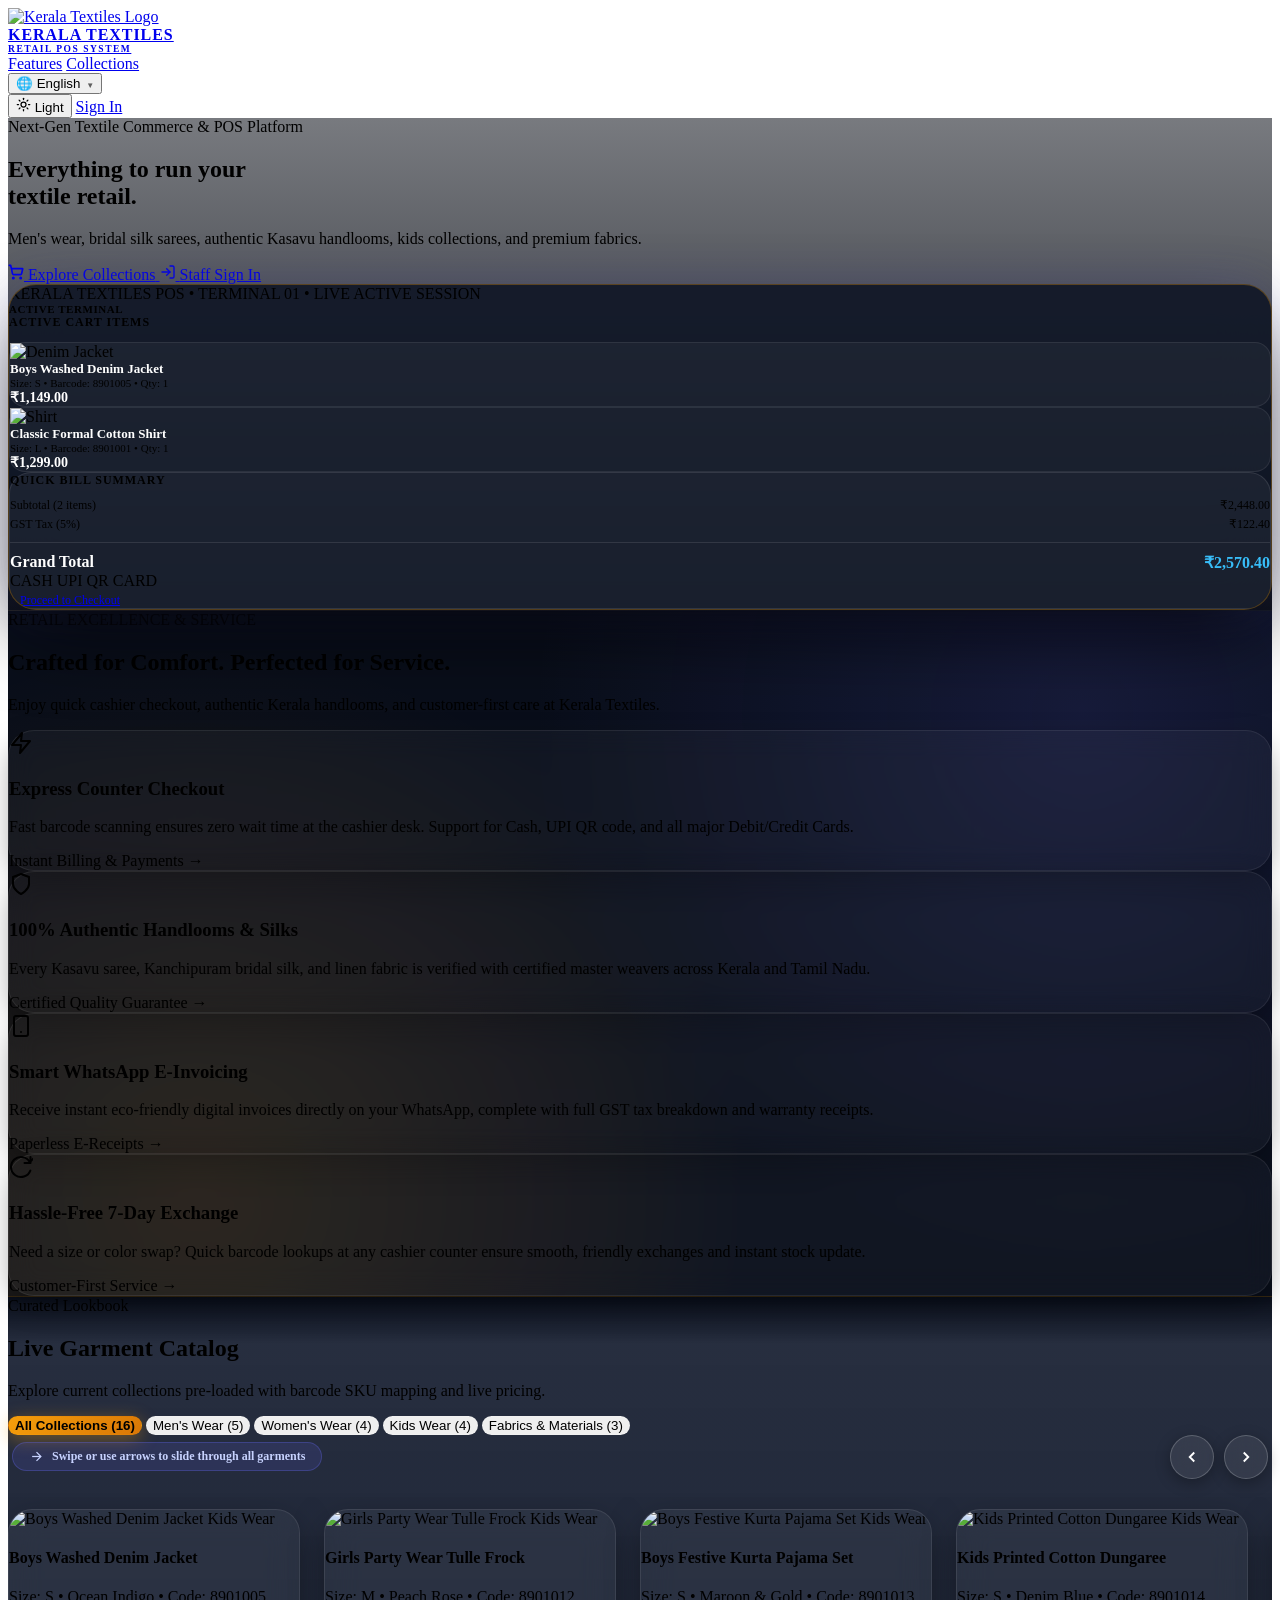
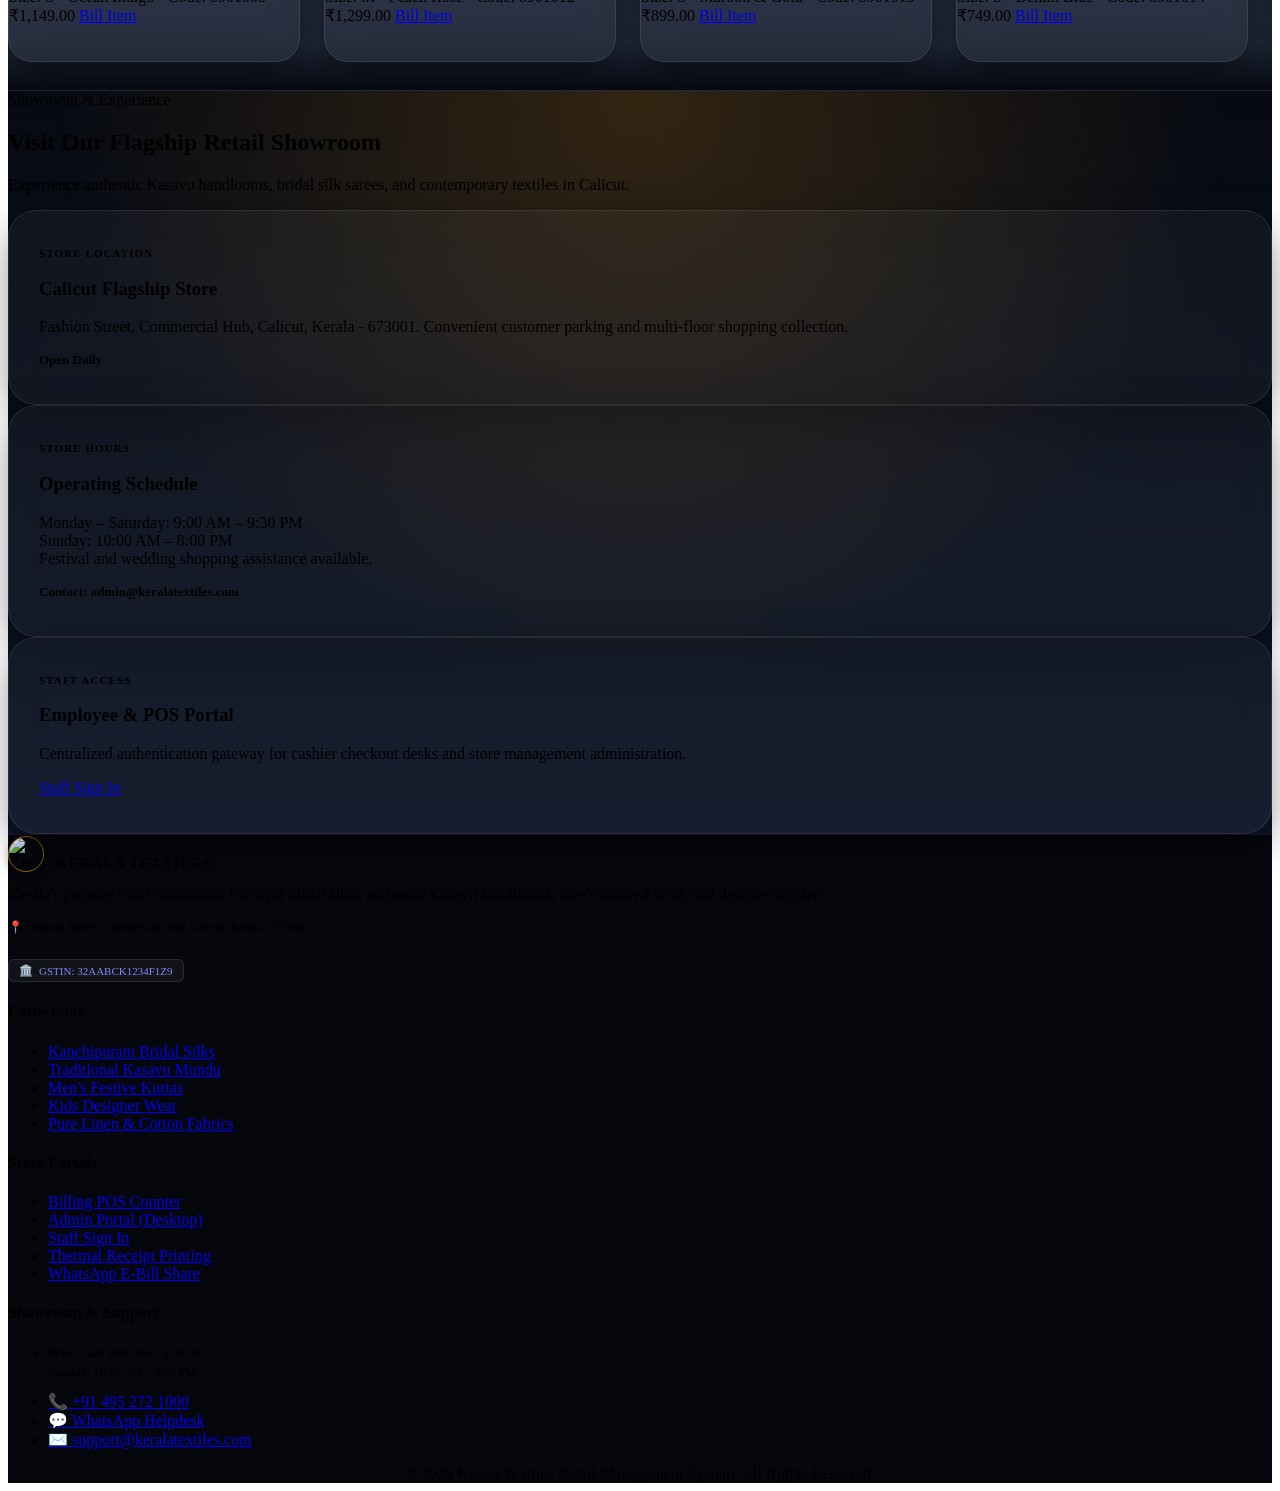
==== commit 641ab023: "Replace tech jargon cards with authentic customer and cashier retail service highlights" ====
--- a/client/index.html
+++ b/client/index.html
@@ -9,7 +9,7 @@
   <meta charset="UTF-8">
   <meta name="viewport" content="width=device-width, initial-scale=1.0">
   <link rel="stylesheet" href="/css/common.css?v=5">
-  <link rel="stylesheet" href="/css/landing.css?v=5">
+  <link rel="stylesheet" href="/css/landing.css?v=9">
   <style>
     /* Hero Section with Kerala Textiles Showroom Ambient Backdrop */
     .hero-section {
@@ -364,98 +364,70 @@
     </div>
   </section>
 
-  <!-- Bento Grid Editorial Features -->
+  <!-- Customer & Cashier Service Experience Features -->
   <section id="features" class="section-wrapper">
     <div class="section-header-editorial">
-      <div class="section-pretitle" data-i18n="bento_pretitle">Engineered For Retail Scale</div>
-      <h2 class="section-title" data-i18n="bento_title">Built for high-volume retail. Refined for speed.</h2>
+      <div class="section-pretitle" data-i18n="bento_pretitle">RETAIL EXCELLENCE & SERVICE</div>
+      <h2 class="section-title" data-i18n="bento_title">Crafted for Comfort. Perfected for Service.</h2>
       <p class="section-subtitle" data-i18n="bento_subtitle">
-        Eliminate billing bottlenecks, prevent overselling, and monitor your textile store's health in real time.
+        Enjoy quick cashier checkout, authentic Kerala handlooms, and customer-first care at Kerala Textiles.
       </p>
     </div>
 
     <div class="bento-grid">
-      <!-- Bento Card 1: Span 2 -->
-      <div class="bento-card bento-col-2">
-        <div class="bento-icon">
-          <svg width="24" height="24" viewBox="0 0 24 24" fill="none" stroke="currentColor" stroke-width="2" stroke-linecap="round" stroke-linejoin="round"><path d="M13 2 3 14h9l-1 8 10-12h-9l1-8z"/></svg>
-        </div>
-        <div>
-          <h3 data-i18n="bento_1_title">High-Speed Cashier POS Counter</h3>
-          <p data-i18n="bento_1_desc">
-            Scan physical barcodes or key in product codes with keyboard-only controls. Adjust quantity, apply instant percentage discounts, and print formatted 80mm thermal receipts with GST tax breakdowns in seconds.
-          </p>
-          <span class="bento-tag" data-i18n="bento_1_tag">Instant Checkout Engine →</span>
-        </div>
-      </div>
-
-      <!-- Bento Card 2 -->
+      <!-- Card 1: Express Counter Checkout -->
       <div class="bento-card">
         <div class="bento-icon">
-          <svg width="24" height="24" viewBox="0 0 24 24" fill="none" stroke="currentColor" stroke-width="2" stroke-linecap="round" stroke-linejoin="round"><path d="m7.5 4.27 9 5.15"/><path d="M21 8a2 2 0 0 0-1-1.73l-7-4a2 2 0 0 0-2 0l-7 4A2 2 0 0 0 3 8v8a2 2 0 0 0 1 1.73l7 4a2 2 0 0 0 2 0l7-4A2 2 0 0 0 21 16Z"/><path d="m3.3 7 8.7 5 8.7-5"/><path d="M12 22V12"/></svg>
+          <svg width="24" height="24" viewBox="0 0 24 24" fill="none" stroke="currentColor" stroke-width="2" stroke-linecap="round" stroke-linejoin="round"><polygon points="13 2 3 14 12 14 11 22 21 10 12 10 13 2"/></svg>
         </div>
         <div>
-          <h3 data-i18n="bento_2_title">Garment Variant Matrix</h3>
-          <p data-i18n="bento_2_desc">
-            Effortlessly categorize your entire store inventory across sizes (S, M, L, XL, XXL, Free Size), colors, fabric types, and distinct barcode tags.
+          <h3 data-i18n="bento_1_title">Express Counter Checkout</h3>
+          <p data-i18n="bento_1_desc">
+            Fast barcode scanning ensures zero wait time at the cashier desk. Support for Cash, UPI QR code, and all major Debit/Credit Cards.
           </p>
-          <span class="bento-tag" data-i18n="bento_2_tag">Multi-Attribute Catalog →</span>
-        </div>
-      </div>
-
-      <!-- Bento Card 3 -->
+          <span class="bento-tag" data-i18n="bento_1_tag">Instant Billing & Payments →</span>
+        </div>
+      </div>
+
+      <!-- Card 2: 100% Authentic Handlooms & Silks -->
       <div class="bento-card">
         <div class="bento-icon">
           <svg width="24" height="24" viewBox="0 0 24 24" fill="none" stroke="currentColor" stroke-width="2" stroke-linecap="round" stroke-linejoin="round"><path d="M12 22s8-4 8-10V5l-8-3-8 3v7c0 6 8 10 8 10z"/></svg>
         </div>
         <div>
-          <h3 data-i18n="bento_3_title">Atomic Stock Deduction</h3>
-          <p data-i18n="bento_3_desc">
-            Database-level locking guarantees no stock overselling during rush hours. Inventory levels instantly reflect across all cashier counters.
+          <h3 data-i18n="bento_2_title">100% Authentic Handlooms & Silks</h3>
+          <p data-i18n="bento_2_desc">
+            Every Kasavu saree, Kanchipuram bridal silk, and linen fabric is verified with certified master weavers across Kerala and Tamil Nadu.
           </p>
-          <span class="bento-tag" data-i18n="bento_3_tag">Zero Race Conditions →</span>
-        </div>
-      </div>
-
-      <!-- Bento Card 4: Span 2 -->
-      <div class="bento-card bento-col-2">
-        <div class="bento-icon">
-          <svg width="24" height="24" viewBox="0 0 24 24" fill="none" stroke="currentColor" stroke-width="2" stroke-linecap="round" stroke-linejoin="round"><path d="M14 18V6a2 2 0 0 0-2-2H4a2 2 0 0 0-2 2v11a1 1 0 0 0 1 1h2"/><path d="M15 18H9"/><path d="M19 18h2a1 1 0 0 0 1-1v-3.65a1 1 0 0 0-.22-.624l-3.48-4.35A1 1 0 0 0 17.52 8H14"/><circle cx="17" cy="18" r="2"/><circle cx="7" cy="18" r="2"/></svg>
-        </div>
-        <div>
-          <h3 data-i18n="bento_4_title">Supplier Accounting & Product Returns</h3>
-          <p data-i18n="bento_4_desc">
-            Keep comprehensive financial ledgers for textile mills, fabric suppliers, and wholesale purchases. Handle customer returns with automated inventory restocking directly to the shelf.
-          </p>
-          <span class="bento-tag" data-i18n="bento_4_tag">Wholesale Ledger Audit →</span>
-        </div>
-      </div>
-
-      <!-- Bento Card 5 -->
+          <span class="bento-tag" data-i18n="bento_2_tag">Certified Quality Guarantee →</span>
+        </div>
+      </div>
+
+      <!-- Card 3: Smart WhatsApp E-Invoicing -->
       <div class="bento-card">
         <div class="bento-icon">
           <svg width="24" height="24" viewBox="0 0 24 24" fill="none" stroke="currentColor" stroke-width="2" stroke-linecap="round" stroke-linejoin="round"><rect width="14" height="20" x="5" y="2" rx="2" ry="2"/><line x1="12" x2="12.01" y1="18" y2="18"/></svg>
         </div>
         <div>
-          <h3 data-i18n="bento_5_title">Pocket Manager Mobile App</h3>
-          <p data-i18n="bento_5_desc">
-            Check today's revenue, inspect low-stock alerts, and view transaction history from any smartphone using our responsive mobile web app.
+          <h3 data-i18n="bento_3_title">Smart WhatsApp E-Invoicing</h3>
+          <p data-i18n="bento_3_desc">
+            Receive instant eco-friendly digital invoices directly on your WhatsApp, complete with full GST tax breakdown and warranty receipts.
           </p>
-          <span class="bento-tag" data-i18n="bento_5_tag">Mobile Web App →</span>
-        </div>
-      </div>
-
-      <!-- Bento Card 6: Span 2 -->
-      <div class="bento-card bento-col-2">
+          <span class="bento-tag" data-i18n="bento_3_tag">Paperless E-Receipts →</span>
+        </div>
+      </div>
+
+      <!-- Card 4: Hassle-Free 7-Day Exchange -->
+      <div class="bento-card">
         <div class="bento-icon">
-          <svg width="24" height="24" viewBox="0 0 24 24" fill="none" stroke="currentColor" stroke-width="2" stroke-linecap="round" stroke-linejoin="round"><path d="M6 18H4a2 2 0 0 1-2-2v-5a2 2 0 0 1 2-2h16a2 2 0 0 1 2 2v5a2 2 0 0 1-2 2h-2"/><path d="M6 9V3a1 1 0 0 1 1-1h10a1 1 0 0 1 1 1v6"/><rect x="6" y="14" width="12" height="8" rx="1"/></svg>
+          <svg width="24" height="24" viewBox="0 0 24 24" fill="none" stroke="currentColor" stroke-width="2" stroke-linecap="round" stroke-linejoin="round"><path d="M21.5 2v6h-6M21.34 15.57a10 10 0 1 1-.57-8.38l5.67-5.67"/></svg>
         </div>
         <div>
-          <h3 data-i18n="bento_6_title">80mm Thermal Receipts & Smart GST</h3>
-          <p data-i18n="bento_6_desc">
-            Instant 80mm thermal receipt generation formatted for retail ESC/POS hardware. Automated 5% textile GST split (SGST + CGST), custom store branding, and digital WhatsApp e-bills.
+          <h3 data-i18n="bento_4_title">Hassle-Free 7-Day Exchange</h3>
+          <p data-i18n="bento_4_desc">
+            Need a size or color swap? Quick barcode lookups at any cashier counter ensure smooth, friendly exchanges and instant stock update.
           </p>
-          <span class="bento-tag" data-i18n="bento_6_tag">Hardware POS Ready →</span>
+          <span class="bento-tag" data-i18n="bento_4_tag">Customer-First Service →</span>
         </div>
       </div>
     </div>
@@ -897,6 +869,6 @@
   </footer>
 
   <!-- External Clean Interaction Script -->
-  <script src="/js/landing.js?v=8"></script>
+  <script src="/js/landing.js?v=9"></script>
 </body>
 </html>
